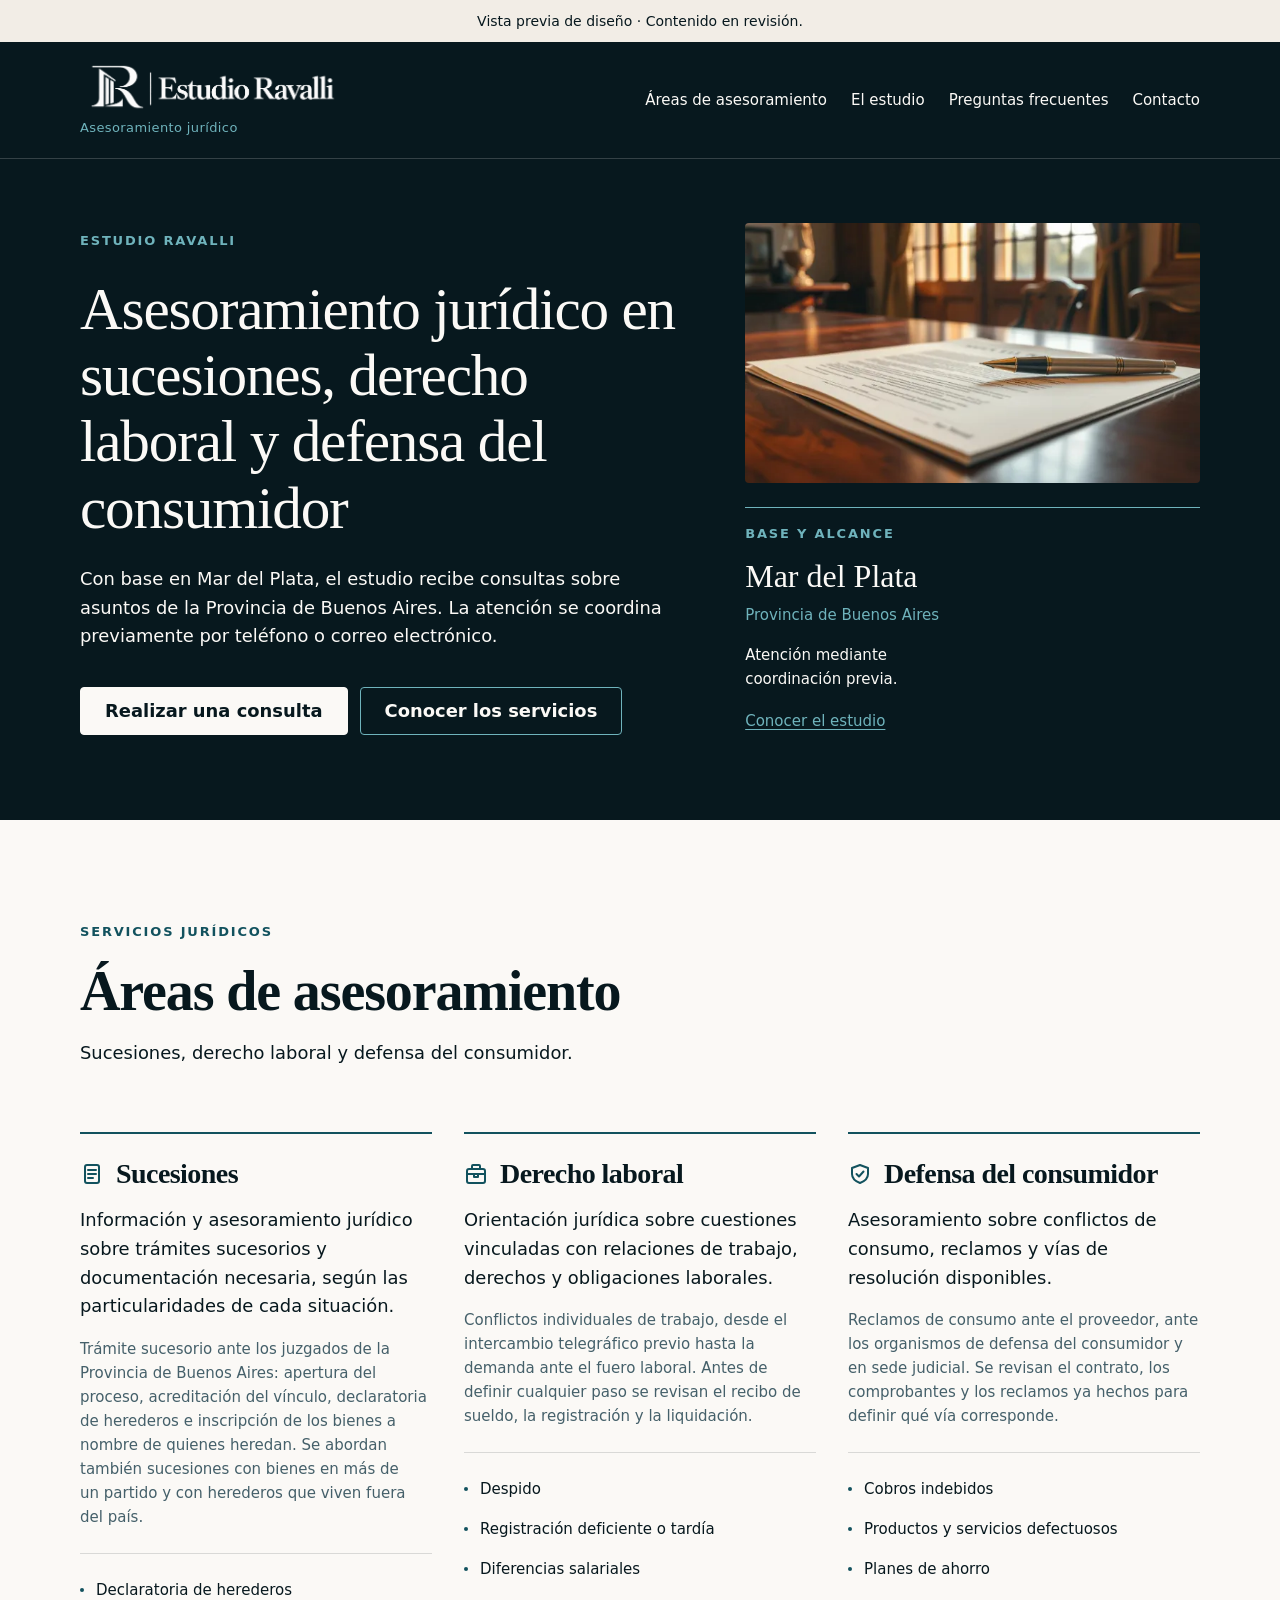
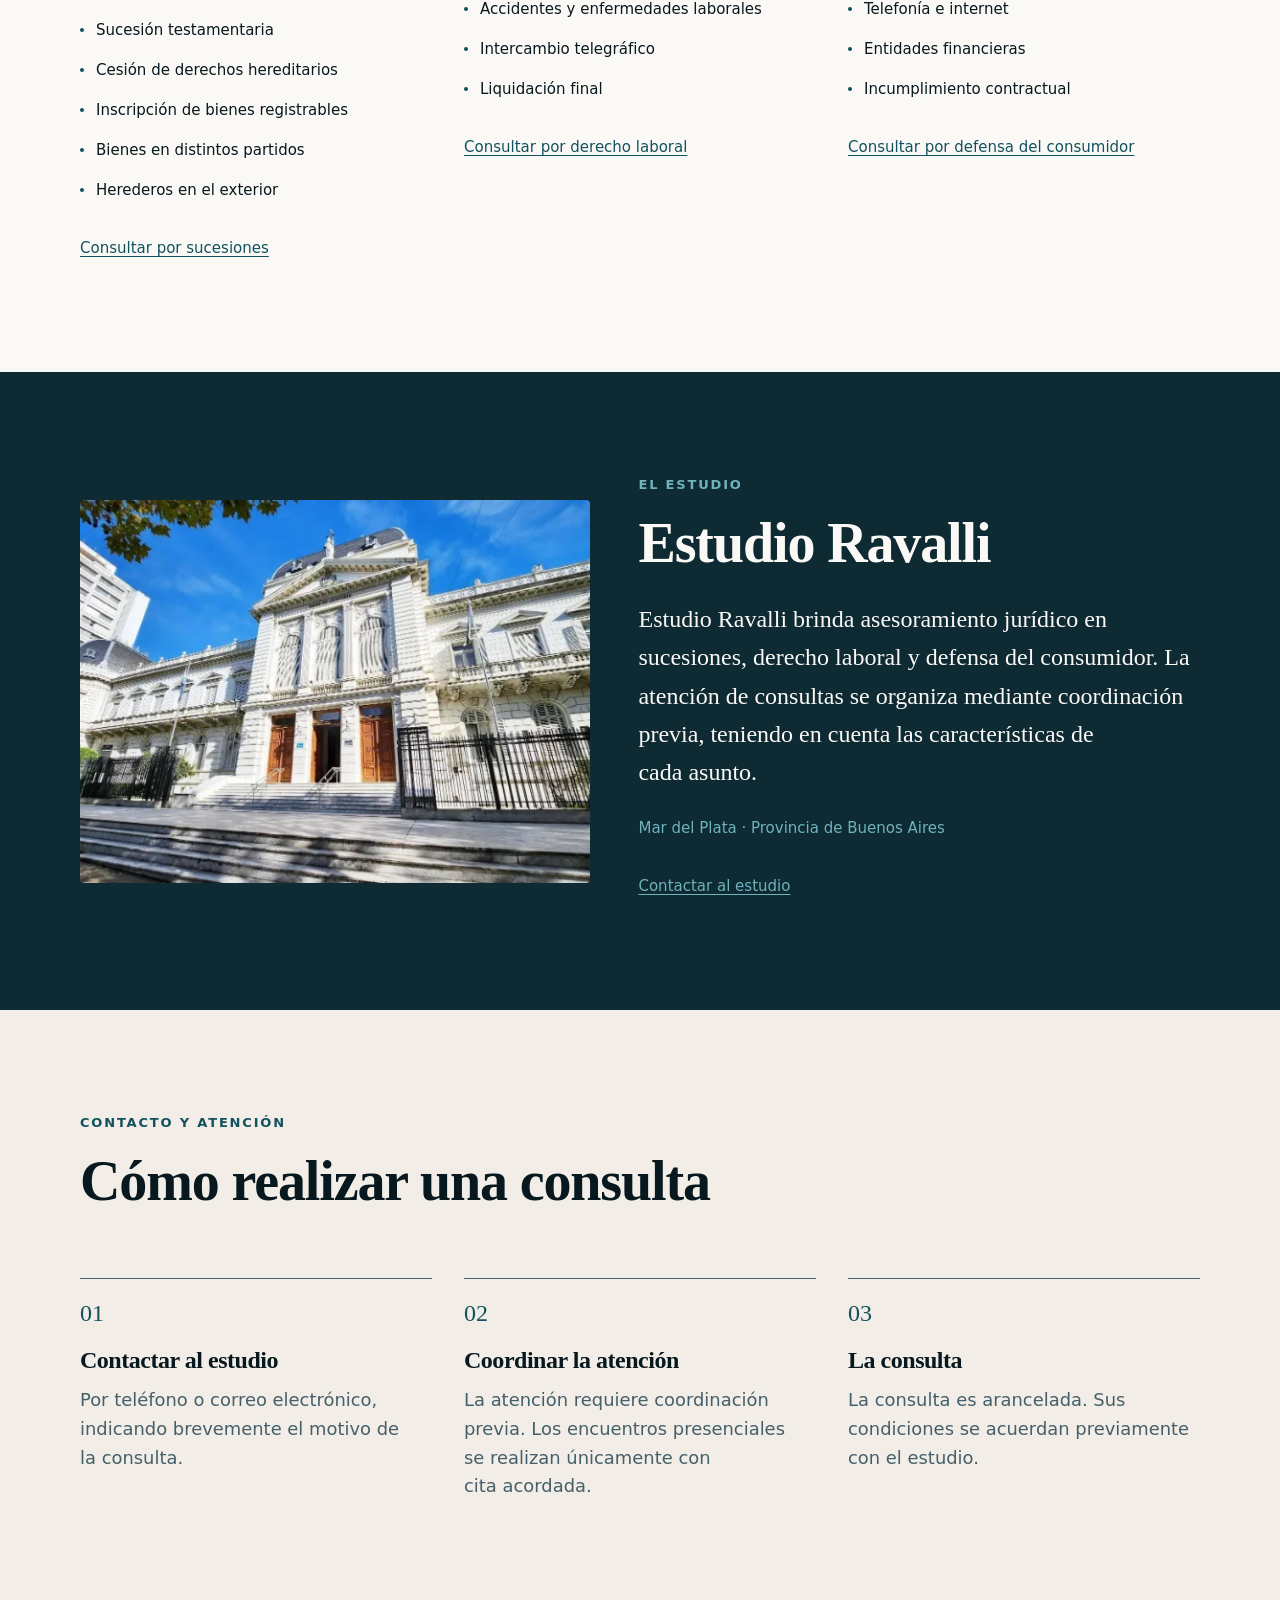
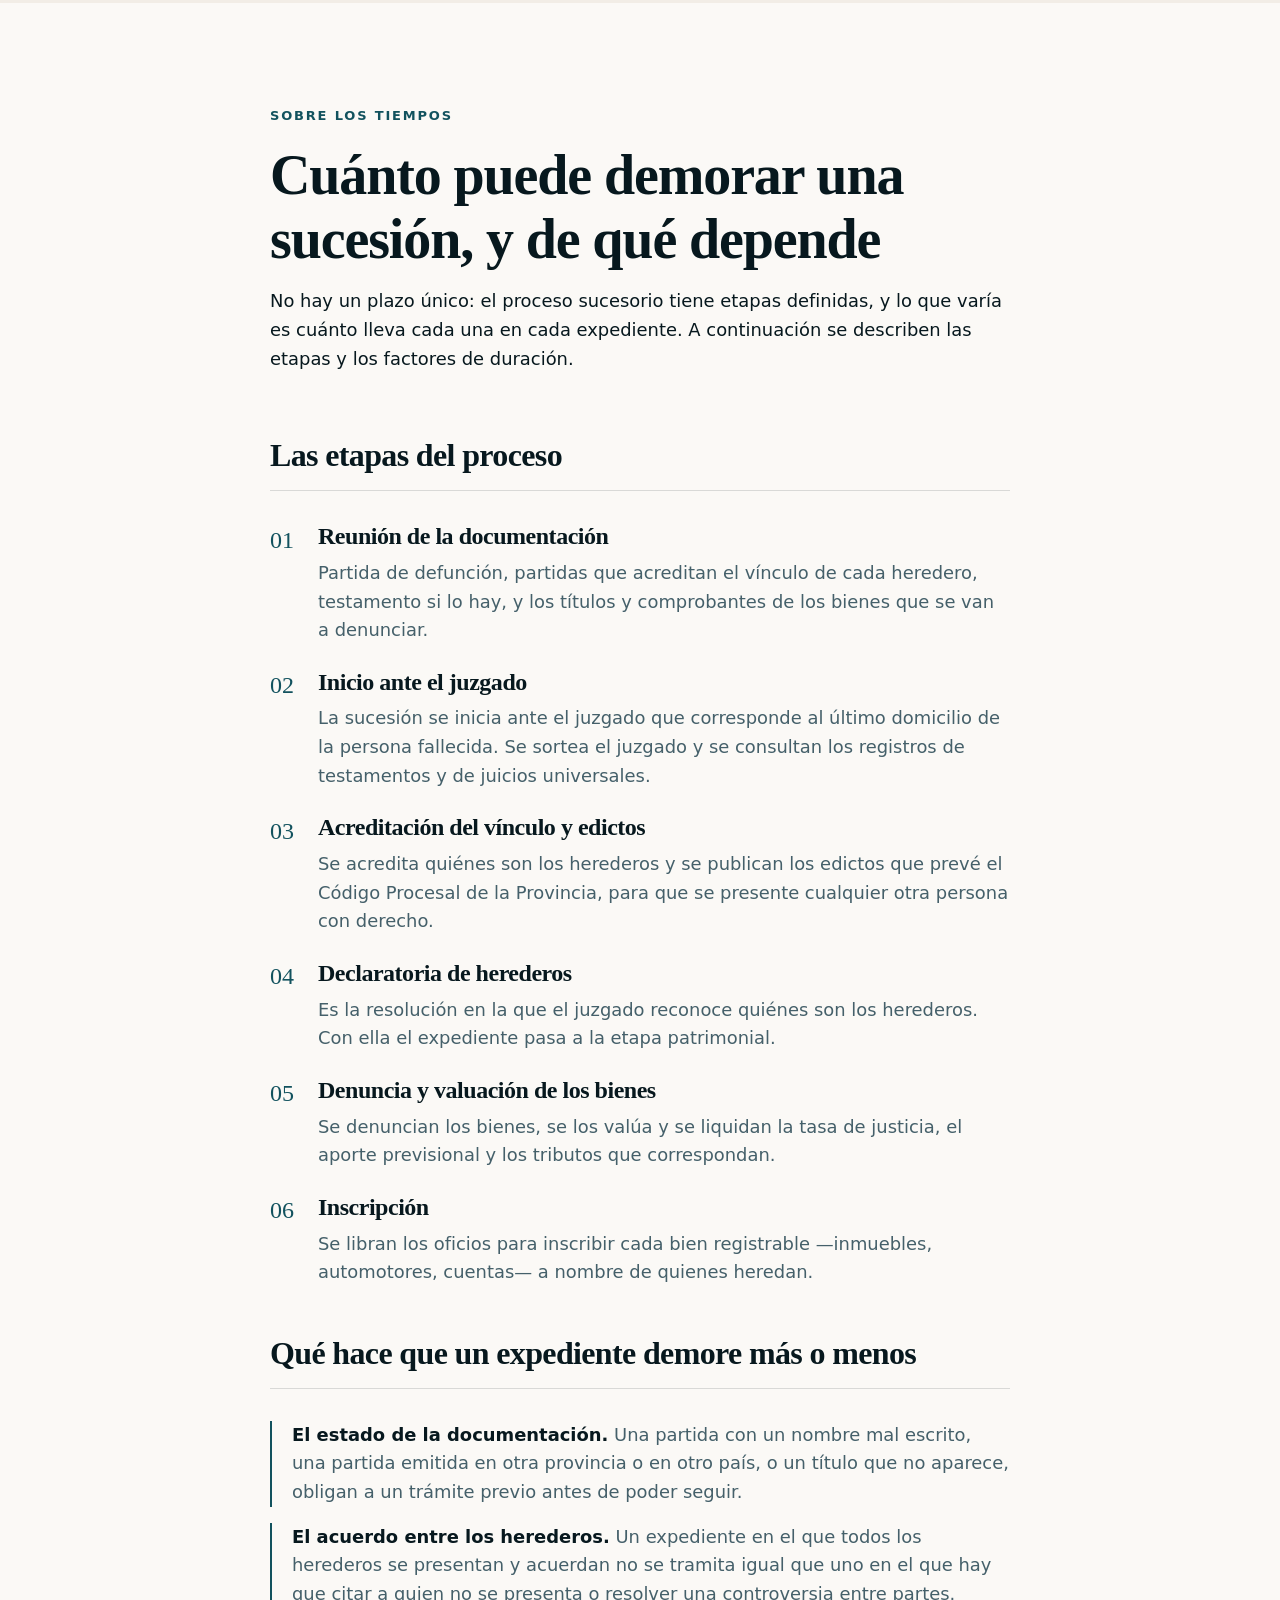
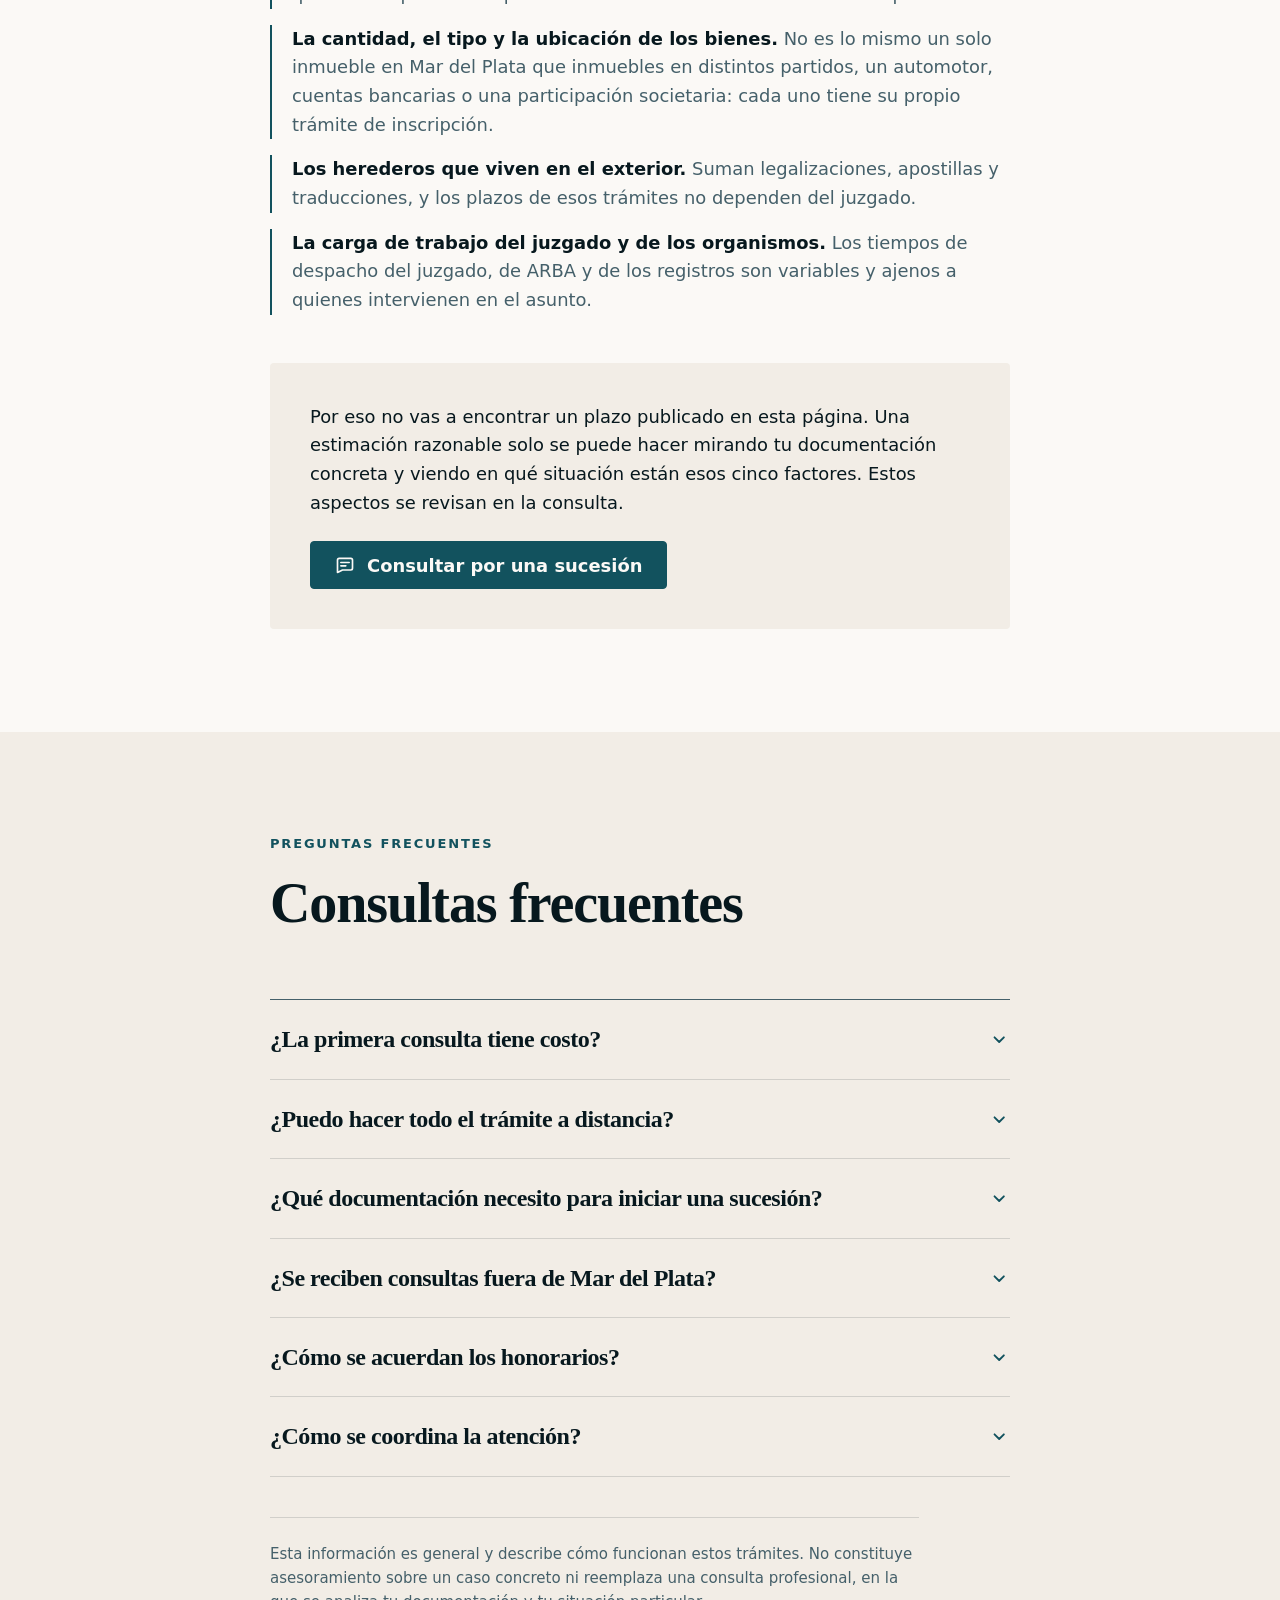
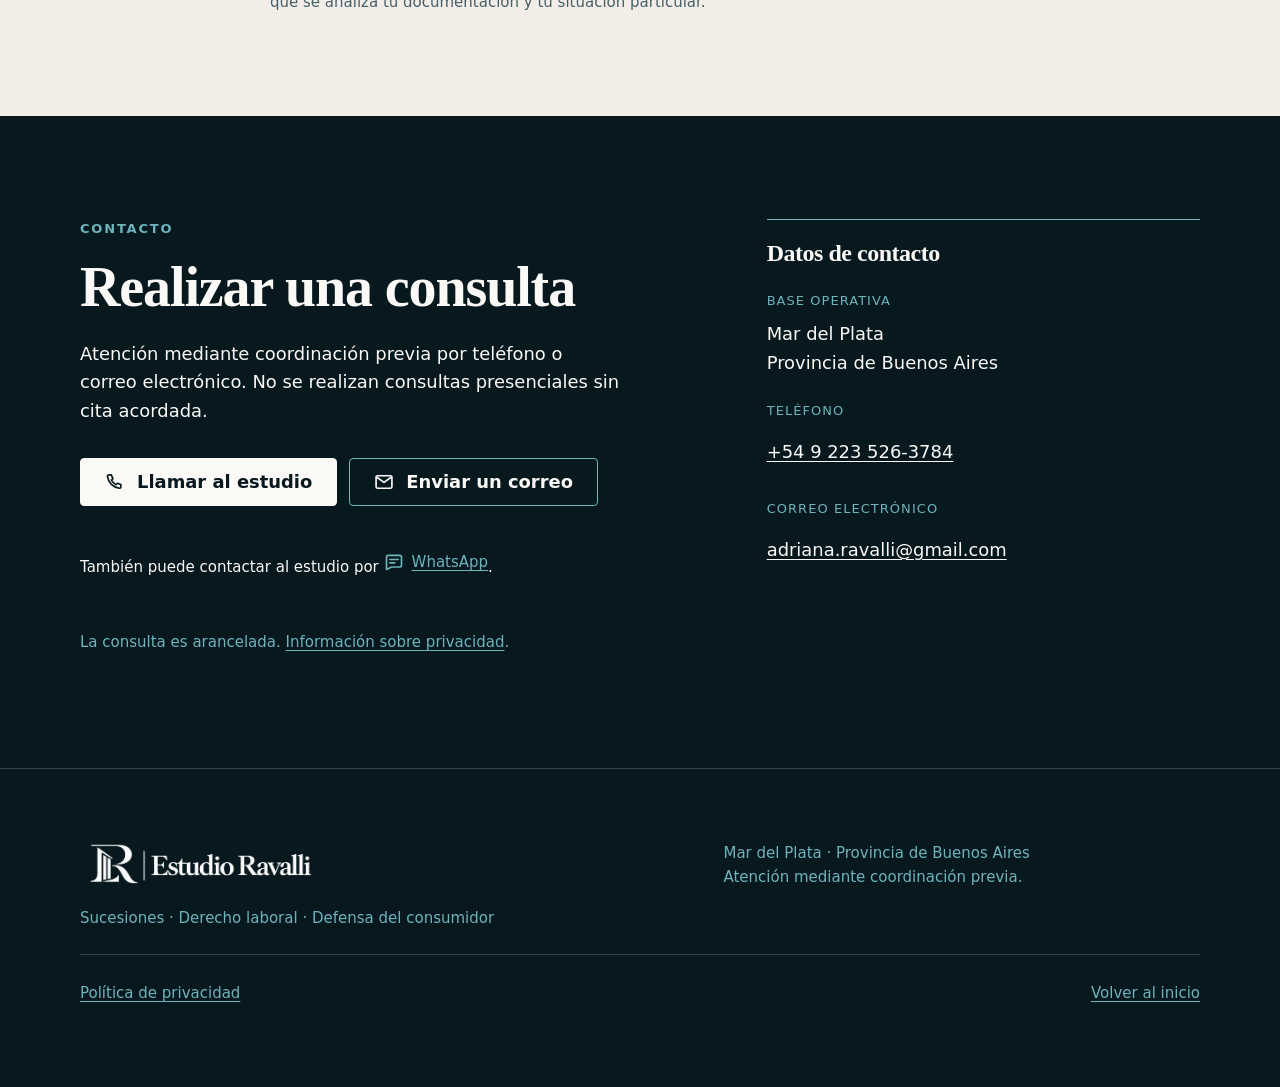
==== index.html @ a1f899f5 "Publicar vista previa visual para GitHub Pages" ====
<!doctype html>
<html lang="es-AR">
<head>
<meta charset="utf-8">
<meta name="viewport" content="width=device-width, initial-scale=1">

<title>Estudio Ravalli | Sucesiones, derecho laboral y defensa del consumidor</title>
<meta name="description" content="Estudio Ravalli: asesoramiento jurídico en sucesiones, derecho laboral y defensa del consumidor. Base en Mar del Plata. Consultas sobre asuntos de la Provincia de Buenos Aires, con coordinación previa.">

<meta name="robots" content="noindex, nofollow, noarchive">
<meta name="author" content="Estudio Ravalli">
<meta name="theme-color" content="#07181E">

<meta property="og:type" content="website">
<meta property="og:locale" content="es_AR">
<meta property="og:site_name" content="Estudio Ravalli">
<meta property="og:title" content="Estudio Ravalli | Sucesiones, derecho laboral y defensa del consumidor">
<meta property="og:description" content="Asesoramiento jurídico con base en Mar del Plata. Consultas sobre asuntos de la Provincia de Buenos Aires, mediante coordinación previa.">
<meta name="twitter:card" content="summary">
<meta name="twitter:title" content="Estudio Ravalli | Sucesiones, derecho laboral y defensa del consumidor">
<meta name="twitter:description" content="Consultas sobre asuntos de la Provincia de Buenos Aires. Base en Mar del Plata y atención mediante coordinación previa.">
<link rel="icon" href="assets/img/favicon-negro.png" type="image/png" sizes="1254x1254">
<link rel="icon" href="assets/img/favicon-blanco.png" type="image/png" sizes="1254x1254" media="(prefers-color-scheme: dark)">
<link rel="icon" href="assets/img/favicon-negro.png" type="image/png" sizes="1254x1254" media="(prefers-color-scheme: light)">
<link rel="apple-touch-icon" href="assets/img/favicon-negro.png">

<link rel="stylesheet" href="assets/css/tokens.css">
<link rel="stylesheet" href="assets/css/base.css">
<link rel="stylesheet" href="assets/css/layout.css">
<link rel="stylesheet" href="assets/css/sections.css">

</head>

<body>
<p class="preview-notice">Vista previa de diseño · Contenido en revisión.</p>

<a class="skip-link" href="#contenido">Saltar al contenido</a>

<svg class="sprite" aria-hidden="true" focusable="false" xmlns="http://www.w3.org/2000/svg">
  <symbol id="i-phone" viewBox="0 0 24 24"><path d="M7.5 3.5h-3a1.5 1.5 0 0 0-1.5 1.7c.9 7.7 6.6 13.4 14.3 14.3a1.5 1.5 0 0 0 1.7-1.5v-3l-4-1.5-1.8 1.8a13 13 0 0 1-5.5-5.5L9.5 8Z"/></symbol>
  <symbol id="i-mail" viewBox="0 0 24 24"><rect x="2.5" y="4.5" width="19" height="15" rx="2"/><path d="m3 6 9 6.5L21 6"/></symbol>
  <symbol id="i-message" viewBox="0 0 24 24"><path d="M5 4h14a2 2 0 0 1 2 2v10a2 2 0 0 1-2 2H9l-6 3V6a2 2 0 0 1 2-2Z"/><path d="M7 9h10M7 13h6"/></symbol>
  <symbol id="i-document" viewBox="0 0 24 24"><rect x="5" y="3" width="14" height="18" rx="2"/><path d="M8 8h8M8 12h8M8 16h5"/></symbol>
  <symbol id="i-briefcase" viewBox="0 0 24 24"><rect x="3" y="7" width="18" height="14" rx="2"/><path d="M8 7V4a1 1 0 0 1 1-1h6a1 1 0 0 1 1 1v3M3 12h18M10 12v3h4v-3"/></symbol>
  <symbol id="i-shield" viewBox="0 0 24 24"><path d="m12 3 8 3v6c0 4.5-4 7.5-8 9-4-1.5-8-4.5-8-9V6Z"/><path d="m8.5 12 2.5 2.5 4.5-5"/></symbol>
  <symbol id="i-chevron" viewBox="0 0 24 24"><path d="m7 10 5 5 5-5"/></symbol>
</svg>

<header class="site-header band--ink-900">
  <div class="container site-header__inner">

    <a class="site-brand" href="#hero" aria-label="Estudio Ravalli, inicio"><picture><source media="print" srcset="assets/img/logo-estudio-ravalli-negro.png"><img class="brand-logo" src="assets/img/logo-estudio-ravalli-blanco.png" width="2172" height="724" alt="Estudio Ravalli" decoding="async"></picture><span>Asesoramiento jurídico</span></a>
    <nav class="site-nav" aria-label="Navegación principal">
      <a href="#materias">Áreas de asesoramiento</a>
      <a href="#quien">El estudio</a>
      <a href="#faq">Preguntas frecuentes</a>
      <a class="site-nav__contact" href="#contacto">Contacto</a>
    </nav>

  </div>
</header>

<main id="contenido" tabindex="-1">

<section class="band band--ink-900 hero" id="hero" aria-labelledby="hero-titulo">
  <div class="container hero__grid">
    <div class="hero__text stack-6">

      <p class="eyebrow hero__eyebrow">ESTUDIO RAVALLI</p>
      <h1 class="hero__title" id="hero-titulo">Asesoramiento jurídico en sucesiones, derecho laboral y defensa del consumidor</h1>
      <p class="hero__lede">Con base en Mar del Plata, el estudio recibe consultas sobre asuntos de la Provincia de Buenos Aires. La atención se coordina previamente por teléfono o correo electrónico.</p>
      <div class="cluster hero__cta">
        <a class="btn btn--primary" href="#contacto">Realizar una consulta</a>
        <a class="btn btn--ghost" href="#materias">Conocer los servicios</a>
      </div>

    </div>
    <div class="hero__visual">

      <picture class="hero__picture">
        <source type="image/webp" srcset="assets/img/hero-640.webp 640w, assets/img/hero-960.webp 960w, assets/img/hero-1344.webp 1344w" sizes="(min-width: 1184px) 456px, (min-width: 768px) calc((100vw - 104px) / 2.35), calc(100vw - 48px)">
        <img class="hero__image" src="assets/img/hero.jpg" width="1344" height="768" alt="Documentos y una lapicera sobre una mesa de madera." fetchpriority="high" decoding="async">
      </picture>
    <aside class="hero__scope" aria-label="Base y alcance de las consultas">

      <p class="eyebrow">Base y alcance</p>
      <p class="hero__city">Mar del Plata</p>
      <p class="hero__region">Provincia de Buenos Aires</p>
      <p class="hero__appointment">Atención mediante<br>coordinación previa.</p>
      <a class="text-link" href="#quien">Conocer el estudio</a>

    </aside>
    </div>
  </div>
</section>

<section class="band band--paper materias" id="materias" aria-labelledby="materias-titulo">
  <div class="container">

    <header class="section-head">

      <p class="eyebrow">Servicios jurídicos</p>
      <h2 id="materias-titulo">Áreas de asesoramiento</h2>
      <p class="measure">
        Sucesiones, derecho laboral y defensa del consumidor.
      </p>

    </header>

    <div class="materias__grid">

    <article class="materia" id="sucesiones">
      <h3 class="materia__titulo"><svg class="icon materia__icon" aria-hidden="true" focusable="false"><use href="#i-document"></use></svg>Sucesiones</h3>
      <p class="materia__intro">Información y asesoramiento jurídico sobre trámites sucesorios y documentación necesaria, según las particularidades de cada situación.</p>

      <p class="materia__texto measure">
        Trámite sucesorio ante los juzgados de la Provincia de Buenos Aires:
        apertura del proceso, acreditación del vínculo, declaratoria de herederos
        e inscripción de los bienes a nombre de quienes heredan. Se abordan también
        sucesiones con bienes en más de un partido y con herederos que viven
        fuera del país.
      </p>
      <ul class="materia__lista cols-2">
        <li class="materia__item">Declaratoria de herederos</li>
        <li class="materia__item">Sucesión testamentaria</li>
        <li class="materia__item">Cesión de derechos hereditarios</li>
        <li class="materia__item">Inscripción de bienes registrables</li>
        <li class="materia__item">Bienes en distintos partidos</li>
        <li class="materia__item">Herederos en el exterior</li>
      </ul>
          <a class="text-link materia__link" href="#contacto">Consultar por sucesiones</a>
    </article>

    <article class="materia" id="laboral">
      <h3 class="materia__titulo"><svg class="icon materia__icon" aria-hidden="true" focusable="false"><use href="#i-briefcase"></use></svg>Derecho laboral</h3>
      <p class="materia__intro">Orientación jurídica sobre cuestiones vinculadas con relaciones de trabajo, derechos y obligaciones laborales.</p>

      <p class="materia__texto measure">
        Conflictos individuales de trabajo, desde el intercambio telegráfico
        previo hasta la demanda ante el fuero laboral. Antes de definir cualquier
        paso se revisan el recibo de sueldo, la registración y la liquidación.
      </p>
      <ul class="materia__lista cols-2">
        <li class="materia__item">Despido</li>
        <li class="materia__item">Registración deficiente o tardía</li>
        <li class="materia__item">Diferencias salariales</li>
        <li class="materia__item">Accidentes y enfermedades laborales</li>
        <li class="materia__item">Intercambio telegráfico</li>
        <li class="materia__item">Liquidación final</li>
      </ul>
          <a class="text-link materia__link" href="#contacto">Consultar por derecho laboral</a>
    </article>

    <article class="materia" id="consumidor">
      <h3 class="materia__titulo"><svg class="icon materia__icon" aria-hidden="true" focusable="false"><use href="#i-shield"></use></svg>Defensa del consumidor</h3>
      <p class="materia__intro">Asesoramiento sobre conflictos de consumo, reclamos y vías de resolución disponibles.</p>

      <p class="materia__texto measure">
        Reclamos de consumo ante el proveedor, ante los organismos de defensa
        del consumidor y en sede judicial. Se revisan el contrato, los
        comprobantes y los reclamos ya hechos para definir qué vía corresponde.
      </p>
      <ul class="materia__lista cols-2">
        <li class="materia__item">Cobros indebidos</li>
        <li class="materia__item">Productos y servicios defectuosos</li>
        <li class="materia__item">Planes de ahorro</li>
        <li class="materia__item">Telefonía e internet</li>
        <li class="materia__item">Entidades financieras</li>
        <li class="materia__item">Incumplimiento contractual</li>
      </ul>
          <a class="text-link materia__link" href="#contacto">Consultar por defensa del consumidor</a>
    </article>

    </div>

  </div>
</section>

<section class="band band--ink-800 quien" id="quien" aria-labelledby="quien-titulo">
  <div class="container quien__grid">

    <div class="quien__texto stack-6">
      <header class="section-head">
        <p class="eyebrow">El estudio</p>
        <h2 id="quien-titulo">Estudio Ravalli</h2>
      </header>
      <p class="quien__lede">Estudio Ravalli brinda asesoramiento jurídico en sucesiones, derecho laboral y defensa del consumidor. La atención de consultas se organiza mediante coordinación previa, teniendo en cuenta las características de cada asunto.</p>
      <p class="quien__location">Mar del Plata · Provincia de Buenos Aires</p>
      <a class="text-link" href="#contacto">Contactar al estudio</a>
    </div>

    <picture class="quien__media">
      <source type="image/webp" srcset="assets/img/institucional-640.webp 640w, assets/img/institucional-960.webp 960w, assets/img/institucional-1280.webp 1280w" sizes="(min-width: 1184px) 512px, (min-width: 768px) calc((100vw - 112px) / 2.1), calc(100vw - 48px)">
      <img class="quien__image" src="assets/img/institucional.jpg" width="1500" height="937" alt="Fachada de arquitectura clásica con ventanas altas y una reja exterior." loading="lazy" decoding="async">
    </picture>
  </div>
</section>

<section class="band band--sand proceso" id="proceso" aria-labelledby="proceso-titulo">
  <div class="container">
    <header class="section-head">

      <p class="eyebrow">Contacto y atención</p>
      <h2 id="proceso-titulo">Cómo realizar una consulta</h2>

    </header>

    <ol class="proceso__pasos" role="list">
      <li class="paso">
        <span class="paso__numero" aria-hidden="true">01</span>
        <h3 class="paso__titulo">Contactar al estudio</h3>
        <p class="paso__texto">Por teléfono o correo electrónico, indicando brevemente el motivo de la consulta.</p>
      </li>
      <li class="paso">
        <span class="paso__numero" aria-hidden="true">02</span>
        <h3 class="paso__titulo">Coordinar la atención</h3>
        <p class="paso__texto">La atención requiere coordinación previa. Los encuentros presenciales se realizan únicamente con cita acordada.</p>
      </li>
      <li class="paso">
        <span class="paso__numero" aria-hidden="true">03</span>
        <h3 class="paso__titulo">La consulta</h3>
        <p class="paso__texto">La consulta es arancelada. Sus condiciones se acuerdan previamente con el estudio.</p>
      </li>
    </ol>

  </div>
</section>

<section class="band band--paper tiempos" id="tiempos" aria-labelledby="tiempos-titulo">
  <div class="container-narrow">

    <header class="section-head">

      <p class="eyebrow">Sobre los tiempos</p>
      <h2 id="tiempos-titulo">Cuánto puede demorar una sucesión, y de qué depende</h2>
      <p class="measure">
        No hay un plazo único: el proceso sucesorio tiene etapas definidas,
        y lo que varía es cuánto lleva cada una en cada expediente. A continuación se describen las etapas y los factores de duración.
      </p>

    </header>

    <h3 class="tiempos__subtitulo">Las etapas del proceso</h3>
    <ol class="tiempos__etapas stack-6" role="list">

      <li class="etapa">
        <h4 class="etapa__titulo">Reunión de la documentación</h4>
        <p class="etapa__texto">
          Partida de defunción, partidas que acreditan el vínculo de cada
          heredero, testamento si lo hay, y los títulos y comprobantes de los
          bienes que se van a denunciar.
        </p>
      </li>

      <li class="etapa">
        <h4 class="etapa__titulo">Inicio ante el juzgado</h4>
        <p class="etapa__texto">
          La sucesión se inicia ante el juzgado que corresponde al último
          domicilio de la persona fallecida. Se sortea el juzgado y se
          consultan los registros de testamentos y de juicios universales.
        </p>
      </li>

      <li class="etapa">
        <h4 class="etapa__titulo">Acreditación del vínculo y edictos</h4>
        <p class="etapa__texto">
          Se acredita quiénes son los herederos y se publican los edictos que
          prevé el Código Procesal de la Provincia, para que se presente
          cualquier otra persona con derecho.
        </p>
      </li>

      <li class="etapa">
        <h4 class="etapa__titulo">Declaratoria de herederos</h4>
        <p class="etapa__texto">
          Es la resolución en la que el juzgado reconoce quiénes son los
          herederos. Con ella el expediente pasa a la etapa patrimonial.
        </p>
      </li>

      <li class="etapa">
        <h4 class="etapa__titulo">Denuncia y valuación de los bienes</h4>
        <p class="etapa__texto">
          Se denuncian los bienes, se los valúa y se liquidan la tasa de
          justicia, el aporte previsional y los tributos que correspondan.
        </p>
      </li>

      <li class="etapa">
        <h4 class="etapa__titulo">Inscripción</h4>
        <p class="etapa__texto">
          Se libran los oficios para inscribir cada bien registrable —inmuebles,
          automotores, cuentas— a nombre de quienes heredan.
        </p>
      </li>

    </ol>

    <h3 class="tiempos__subtitulo">Qué hace que un expediente demore más o menos</h3>
    <ul class="tiempos__factores stack-4">

      <li class="factor">
        <strong>El estado de la documentación.</strong>
        Una partida con un nombre mal escrito, una partida emitida en otra
        provincia o en otro país, o un título que no aparece, obligan a un
        trámite previo antes de poder seguir.
      </li>

      <li class="factor">
        <strong>El acuerdo entre los herederos.</strong>
        Un expediente en el que todos los herederos se presentan y acuerdan no
        se tramita igual que uno en el que hay que citar a quien no se presenta
        o resolver una controversia entre partes.
      </li>

      <li class="factor">
        <strong>La cantidad, el tipo y la ubicación de los bienes.</strong>
        No es lo mismo un solo inmueble en Mar del Plata que inmuebles en
        distintos partidos, un automotor, cuentas bancarias o una participación
        societaria: cada uno tiene su propio trámite de inscripción.
      </li>

      <li class="factor">
        <strong>Los herederos que viven en el exterior.</strong>
        Suman legalizaciones, apostillas y traducciones, y los plazos de esos
        trámites no dependen del juzgado.
      </li>

      <li class="factor">
        <strong>La carga de trabajo del juzgado y de los organismos.</strong>
        Los tiempos de despacho del juzgado, de ARBA y de los registros son
        variables y ajenos a quienes intervienen en el asunto.
      </li>

    </ul>

    <div class="tiempos__cierre">
      <p class="measure">
        Por eso no vas a encontrar un plazo publicado en esta página. Una
        estimación razonable solo se puede hacer mirando tu documentación
        concreta y viendo en qué situación están esos cinco factores. Estos aspectos se revisan en la consulta.
      </p>
      <p class="cluster">
        <a class="btn btn--primary"
           href="https://wa.me/5492235263784?text=Hola%20Estudio%20Ravalli%2C%20quisiera%20consultar%20por%20una%20sucesi%C3%B3n."
           rel="noopener"
           target="_blank">
          <svg class="icon" aria-hidden="true" focusable="false"><use href="#i-message"></use></svg>
          Consultar por una sucesión
        </a>
      </p>
    </div>

  </div>
</section>

<section class="band band--sand faq" id="faq" aria-labelledby="faq-titulo">
  <div class="container-narrow">

    <header class="section-head">

      <p class="eyebrow">Preguntas frecuentes</p>
      <h2 id="faq-titulo">Consultas frecuentes</h2>

    </header>

    <div class="faq__lista">

      <details class="faq__item">
        <summary>¿La primera consulta tiene costo?
          <svg class="icon faq__chevron" aria-hidden="true" focusable="false"><use href="#i-chevron"></use></svg>
        </summary>
        <p>
          Sí, la consulta es arancelada. En ese encuentro se revisa la
          documentación disponible y se explica qué procedimiento corresponde a
          tu situación y qué alternativas hay. Si después se decide avanzar, los
          honorarios del trámite se acuerdan por escrito y por separado.
        </p>
      </details>

      <details class="faq__item">
        <summary>¿Puedo hacer todo el trámite a distancia?
          <svg class="icon faq__chevron" aria-hidden="true" focusable="false"><use href="#i-chevron"></use></svg>
        </summary>
        <p>
          En buena medida sí. La modalidad de la consulta se coordina previamente con el estudio. El
          expediente judicial en la Provincia de Buenos Aires tramita en forma
          electrónica, así que las presentaciones no requieren tu presencia.
          Lo que sí vas a tener que hacer presencialmente es firmar el poder
          ante escribanía o ante el Colegio, y en algunos casos acercar
          documentación original.
        </p>
      </details>

      <details class="faq__item">
        <summary>¿Qué documentación necesito para iniciar una sucesión?
          <svg class="icon faq__chevron" aria-hidden="true" focusable="false"><use href="#i-chevron"></use></svg>
        </summary>
        <p>
          Como base: partida de defunción de la persona fallecida, las partidas
          que acreditan el vínculo de cada heredero —nacimiento, matrimonio—,
          el documento de identidad de los herederos, el testamento si lo hubo,
          y los títulos o comprobantes de los bienes que se van a denunciar
          (escritura del inmueble, cédula del automotor, datos de las cuentas).
          Según el caso puede pedirse documentación adicional; eso se revisa
          en la consulta.
        </p>
      </details>

      <details class="faq__item">
        <summary>¿Se reciben consultas fuera de Mar del Plata?
          <svg class="icon faq__chevron" aria-hidden="true" focusable="false"><use href="#i-chevron"></use></svg>
        </summary>
        <p>
          El estudio recibe consultas sobre asuntos de la Provincia de Buenos Aires, con base en Mar del Plata y atención mediante coordinación previa.
          En sucesiones el juzgado competente es el del último domicilio de la
          persona fallecida, así que el lugar donde vivís vos no determina dónde
          tramita el expediente. Si el caso corresponde a otra jurisdicción,
          se informa en el primer contacto.
        </p>
      </details>

      <details class="faq__item">
        <summary>¿Cómo se acuerdan los honorarios?
          <svg class="icon faq__chevron" aria-hidden="true" focusable="false"><use href="#i-chevron"></use></svg>
        </summary>
        <p>
          Por escrito y antes de empezar. En la Provincia de Buenos Aires los
          honorarios de abogados se rigen por la Ley 14.967, que es de orden
          público y fija los mínimos según el tipo de proceso y la etapa. En la
          consulta se explica cómo se calculan en cada caso y, si se avanza,
          se firma el convenio —incluida la forma de pago— antes de iniciar el
          trámite.
        </p>
      </details>

      <details class="faq__item">
        <summary>¿Cómo se coordina la atención?
          <svg class="icon faq__chevron" aria-hidden="true" focusable="false"><use href="#i-chevron"></use></svg>
        </summary>
        <p>Atención mediante coordinación previa por teléfono o correo electrónico. No se realizan consultas presenciales sin cita acordada.</p>
      </details>

    </div>

    <p class="faq__nota">
      Esta información es general y describe cómo funcionan estos trámites.
      No constituye asesoramiento sobre un caso concreto ni reemplaza una
      consulta profesional, en la que se analiza tu documentación y tu
      situación particular.
    </p>

  </div>
</section>

<section class="band band--ink-900 contacto" id="contacto" aria-labelledby="contacto-titulo">
  <div class="container contacto__grid">
    <div class="contacto__principal stack-8">
      <header class="section-head">

        <p class="eyebrow">Contacto</p>
        <h2 id="contacto-titulo">Realizar una consulta</h2>
        <p class="contacto__intro">Atención mediante coordinación previa por teléfono o correo electrónico. No se realizan consultas presenciales sin cita acordada.</p>

      </header>

      <div class="contacto__vias">
        <a class="btn btn--primary" href="tel:+5492235263784"><svg class="icon" aria-hidden="true" focusable="false"><use href="#i-phone"></use></svg>Llamar al estudio</a>
        <a class="btn btn--ghost" href="mailto:adriana.ravalli@gmail.com?subject=Consulta%20a%20Estudio%20Ravalli"><svg class="icon" aria-hidden="true" focusable="false"><use href="#i-mail"></use></svg>Enviar un correo</a>
      </div>
      <p class="contacto__whatsapp">También puede contactar al estudio por <a href="https://wa.me/5492235263784?text=Hola%2C%20quisiera%20realizar%20una%20consulta%20a%20Estudio%20Ravalli." rel="noopener noreferrer" target="_blank"><svg class="icon" aria-hidden="true" focusable="false"><use href="#i-message"></use></svg>WhatsApp</a>.</p>
      <p class="contacto__nota">La consulta es arancelada. <a href="privacidad.html">Información sobre privacidad</a>.</p>

    </div>
    <aside class="contacto__datos" aria-labelledby="estudio-titulo">

      <h3 class="contacto__datos-titulo" id="estudio-titulo">Datos de contacto</h3>
      <dl class="dato-lista stack-6">
        <div class="dato"><dt class="dato__rotulo">Base operativa</dt><dd class="dato__valor">Mar del Plata<br>Provincia de Buenos Aires</dd></div>
        <div class="dato"><dt class="dato__rotulo">Teléfono</dt><dd class="dato__valor"><a href="tel:+5492235263784">+54 9 223 526-3784</a></dd></div>
        <div class="dato"><dt class="dato__rotulo">Correo electrónico</dt><dd class="dato__valor"><a href="mailto:adriana.ravalli@gmail.com">adriana.ravalli@gmail.com</a></dd></div>
      </dl>

    </aside>
  </div>
</section>

</main>

<footer class="band band--ink-900 band--tight pie">
  <div class="container">

    <div class="pie__grid">
      <div class="stack-2"><a class="site-brand site-brand--footer" href="#hero" aria-label="Estudio Ravalli, volver al inicio"><picture><source media="print" srcset="assets/img/logo-estudio-ravalli-negro.png"><img class="brand-logo" src="assets/img/logo-estudio-ravalli-blanco.png" width="2172" height="724" alt="Estudio Ravalli" decoding="async"></picture></a><p class="pie__descripcion">Sucesiones · Derecho laboral · Defensa del consumidor</p></div>
      <p class="pie__address">Mar del Plata · Provincia de Buenos Aires<br>Atención mediante coordinación previa.</p>
    </div>
    <div class="pie__legal cluster"><p><a href="privacidad.html">Política de privacidad</a></p><a href="#hero">Volver al inicio</a></div>

  </div>
</footer>

<nav class="mobile-bar band--ink-900" aria-label="Contacto rápido">

  <a class="mobile-bar__accion mobile-bar__accion--wa"
     href="https://wa.me/5492235263784?text=Hola%20Estudio%20Ravalli%2C%20quisiera%20hacer%20una%20consulta."
     rel="noopener"
     target="_blank">
    <svg class="icon" aria-hidden="true" focusable="false"><use href="#i-message"></use></svg>
    WhatsApp
  </a>
  <a class="mobile-bar__accion mobile-bar__accion--tel"
     href="tel:+5492235263784">
    <svg class="icon" aria-hidden="true" focusable="false"><use href="#i-phone"></use></svg>
    Llamar
  </a>

</nav>

</body>
</html>
---- assets/css/tokens.css ----
:root {

  --ink-900: #07181E;
  --ink-800: #0E2A33;
  --ink-600: #45606A;
  --brand-700: #12525E;
  --brand-500: #1A7F8E;
  --brand-300: #6FB3BC;
  --paper: #FBF9F6;
  --sand-100: #F2EDE6;
  --accent: #C08A3E;


  --bg: var(--paper);
  --fg: var(--ink-900);
  --fg-muted: var(--ink-600);
  --fg-accent: var(--brand-700);
  --rule: rgba(7, 24, 30, .14);


  --font-display: ui-serif, "Iowan Old Style", "Palatino Linotype", Georgia, serif;
  --font-body: system-ui, -apple-system, "Segoe UI", Roboto, sans-serif;


  --fs-xs: 0.8125rem;
  --fs-sm: 0.9375rem;
  --fs-base: clamp(1rem, 0.96rem + 0.2vw, 1.125rem);
  --fs-md: clamp(1.25rem, 1.15rem + 0.5vw, 1.5rem);
  --fs-lg: clamp(1.5rem, 1.3rem + 1vw, 2rem);
  --fs-xl: clamp(1.875rem, 1.5rem + 1.9vw, 2.6875rem);
  --fs-2xl: clamp(2.25rem, 1.7rem + 2.75vw, 3.5rem);
  --fs-display: clamp(2.125rem, 1.1rem + 3.25vw, 3.875rem);

  --lh-tight: 1.12;
  --lh-heading: 1.15;
  --lh-body: 1.6;

  --ls-tight: -0.02em;
  --ls-normal: 0;
  --ls-wide: 0.08em;
  --ls-eyebrow: 0.14em;

  --measure: 68ch;
  --measure-narrow: 54ch;


  --s-1: 4px;
  --s-2: 8px;
  --s-3: 12px;
  --s-4: 16px;
  --s-5: 20px;
  --s-6: 24px;
  --s-8: 32px;
  --s-10: 40px;
  --s-12: 48px;
  --s-16: 64px;
  --s-20: 80px;
  --s-24: 96px;
  --s-32: 128px;

  --section-pad: clamp(64px, 8vw, 104px);


  --container-max: 1120px;
  --gutter: 24px;
  --grid-gap: 24px;


  --cut: min(calc(100vw * 0.0699), 120px);


  --radius: 4px;
  --radius-lg: 8px;
  --radius-pill: 999px;
  --border-w: 1px;
  --stroke-w: 2px;



  --focus-w: 3px;
  --focus-offset: 3px;
  --focus-color: var(--fg-accent);


  --tap: 44px;


  --dur: 200ms;
  --ease: ease-out;
  --reveal-y: 8px;
  --stagger: 60ms;


  --mobilebar-h: 56px;
  --z-skip: 100;
  --z-mobilebar: 90;
}

@media (min-width: 768px) {
  :root {
    --gutter: 32px;
    --grid-gap: 32px;
  }
}
---- assets/css/base.css ----
*,
*::before,
*::after { box-sizing: border-box; }

* { margin: 0; }

html {
  -webkit-text-size-adjust: 100%;
  scroll-behavior: smooth;
  scroll-padding-top: var(--s-16);
}

body {
  background-color: var(--paper);
  color: var(--ink-900);
  font-family: var(--font-body);
  font-size: var(--fs-base);
  line-height: var(--lh-body);
  -webkit-font-smoothing: antialiased;
  text-rendering: optimizeLegibility;
  overflow-wrap: break-word;
}

body:has(.mobile-bar) { padding-bottom: calc(var(--mobilebar-h) + env(safe-area-inset-bottom, 0px)); }
@media (min-width: 768px) { body:has(.mobile-bar) { padding-bottom: 0; } }

img,
picture,
svg,
video {
  display: block;
  max-width: 100%;
}

img { height: auto; }

input,
button,
textarea,
select {
  font: inherit;
  color: inherit;
}



h1, h2, h3, h4 {
  font-family: var(--font-display);
  font-weight: 600;
  line-height: var(--lh-heading);
  letter-spacing: var(--ls-tight);
  text-wrap: balance;
}

h1 {
  font-size: var(--fs-display);
  line-height: var(--lh-tight);
}

h2 { font-size: var(--fs-2xl); }
h3 { font-size: var(--fs-lg); }
h4 { font-size: var(--fs-md); }

p, li, dd, dt, figcaption, label {
  text-wrap: pretty;
}

p { max-width: var(--measure); }

strong { font-weight: 600; }

small { font-size: var(--fs-sm); }

abbr[title] { text-decoration-thickness: 1px; }


ul, ol { padding-left: 0; list-style: none; }



a {
  color: var(--fg-accent);
  text-decoration-thickness: 1px;
  text-underline-offset: 0.18em;
}

a:hover { text-decoration-thickness: 2px; }



:focus-visible {
  outline: var(--focus-w) solid var(--fg-accent);
  outline-offset: var(--focus-offset);
  border-radius: var(--radius);
}



.skip-link {
  position: absolute;
  left: var(--s-4);
  top: var(--s-4);
  z-index: var(--z-skip);
  transform: translateY(calc(-100% - var(--s-8)));
  display: inline-block;
  padding: var(--s-3) var(--s-5);
  min-height: var(--tap);
  background-color: var(--paper);
  color: var(--ink-900);
  font-size: var(--fs-sm);
  font-weight: 600;
  text-decoration: none;
  border-radius: var(--radius);
}

.skip-link:focus-visible { transform: translateY(0); }



button,
.btn {
  display: inline-flex;
  align-items: center;
  justify-content: center;
  gap: var(--s-2);
  min-height: var(--tap);
  padding: var(--s-3) var(--s-6);
  border: var(--border-w) solid transparent;
  border-radius: var(--radius);
  background-color: transparent;
  font-weight: 600;
  line-height: 1.2;
  text-decoration: none;
  cursor: pointer;
}


a[href],
button,
summary,
label[for],
input,
select,
textarea {
  touch-action: manipulation;
}

input,
textarea,
select {
  width: 100%;
  min-height: var(--tap);
  padding: var(--s-3) var(--s-4);
  background-color: var(--paper);
  color: var(--ink-900);
  border: var(--border-w) solid var(--ink-600);
  border-radius: var(--radius);
}

textarea {
  min-height: calc(var(--tap) * 2.5);
  resize: vertical;
}

select {

  appearance: auto;
}

input::placeholder,
textarea::placeholder {
  color: var(--ink-600);
  opacity: 1;
}

input:invalid:not(:placeholder-shown),
textarea:invalid:not(:placeholder-shown) {
  border-color: #A8341F;
}

label {
  display: block;
  font-size: var(--fs-sm);
  font-weight: 600;
  margin-bottom: var(--s-2);
}

fieldset { border: 0; padding: 0; }



details {
  border-bottom: var(--border-w) solid var(--rule);
}

summary {
  display: flex;
  align-items: center;
  justify-content: space-between;
  gap: var(--s-4);
  min-height: var(--tap);
  padding: var(--s-5) 0;
  font-family: var(--font-display);
  font-size: var(--fs-md);
  font-weight: 600;
  letter-spacing: var(--ls-tight);
  cursor: pointer;
  list-style: none;
}

summary::-webkit-details-marker { display: none; }

details > *:not(summary) {
  padding-bottom: var(--s-5);
}



.visually-hidden {
  position: absolute;
  width: 1px;
  height: 1px;
  margin: -1px;
  padding: 0;
  overflow: hidden;
  clip: rect(0 0 0 0);
  clip-path: inset(50%);
  white-space: nowrap;
  border: 0;
}

.measure { max-width: var(--measure); }
.measure-narrow { max-width: var(--measure-narrow); }

.eyebrow {
  font-family: var(--font-body);
  font-size: var(--fs-xs);
  font-weight: 600;
  letter-spacing: var(--ls-eyebrow);
  text-transform: uppercase;
  color: var(--fg-accent);
}

.icon {
  width: 1em;
  height: 1em;
  flex: none;
  fill: none;
  stroke: currentColor;
  stroke-width: 2;
  stroke-linecap: round;
  stroke-linejoin: round;
}


.sprite {
  position: absolute;
  width: 0;
  height: 0;
  overflow: hidden;
}




.reveal { opacity: 1; }

@media (prefers-reduced-motion: reduce) {
  html { scroll-behavior: auto; }

  *,
  *::before,
  *::after {
    animation: none !important;
    transition: none !important;
    scroll-behavior: auto !important;
  }
}



@media print {
  body { padding-bottom: 0; background: #fff; color: #000; }
  .mobile-bar, .skip-link { display: none !important; }
}
---- assets/css/layout.css ----
.container {
  width: 100%;
  max-width: calc(var(--container-max) + var(--gutter) * 2);
  margin-inline: auto;
  padding-inline: var(--gutter);
}

.container-narrow {
  width: 100%;
  max-width: calc(740px + var(--gutter) * 2);
  margin-inline: auto;
  padding-inline: var(--gutter);
}





.band {
  position: relative;
  width: 100%;
  padding-block: var(--section-pad);
  background-color: var(--bg);
  color: var(--fg);
}

.band--ink-900 {
  --bg: var(--ink-900);
  --fg: var(--paper);
  --fg-muted: var(--brand-300);
  --fg-accent: var(--brand-300);
  --rule: rgba(251, 249, 246, .18);
}

.band--ink-800 {
  --bg: var(--ink-800);
  --fg: var(--paper);
  --fg-muted: var(--brand-300);
  --fg-accent: var(--brand-300);
  --rule: rgba(251, 249, 246, .18);
}

.band--paper {
  --bg: var(--paper);
  --fg: var(--ink-900);
  --fg-muted: var(--ink-600);
  --fg-accent: var(--brand-700);
  --rule: rgba(7, 24, 30, .14);
}

.band--sand {
  --bg: var(--sand-100);
  --fg: var(--ink-900);
  --fg-muted: var(--ink-600);
  --fg-accent: var(--brand-700);
  --rule: rgba(7, 24, 30, .14);
}


.band--tight { padding-block: clamp(40px, 6vw, 72px); }




.band--cut-top {
  clip-path: polygon(0 var(--cut), 100% 0, 100% 100%, 0 100%);
  margin-top: calc(var(--cut) * -1);
  padding-top: calc(var(--section-pad) + var(--cut));
}

@media (max-width: 639px) {

  :root { --cut: 28px; }
}



.grid {
  display: grid;
  grid-template-columns: repeat(4, minmax(0, 1fr));
  gap: var(--grid-gap);
}

@media (min-width: 768px) {
  .grid { grid-template-columns: repeat(8, minmax(0, 1fr)); }
}

@media (min-width: 1024px) {
  .grid { grid-template-columns: repeat(12, minmax(0, 1fr)); }
}


.col-4, .col-5, .col-6, .col-7, .col-8, .col-12 { grid-column: span 4; }

@media (min-width: 768px) {
  .col-4  { grid-column: span 4; }
  .col-5  { grid-column: span 4; }
  .col-6  { grid-column: span 4; }
  .col-7  { grid-column: span 8; }
  .col-8  { grid-column: span 8; }
  .col-12 { grid-column: span 8; }
}

@media (min-width: 1024px) {
  .col-4  { grid-column: span 4; }
  .col-5  { grid-column: span 5; }
  .col-6  { grid-column: span 6; }
  .col-7  { grid-column: span 7; }
  .col-8  { grid-column: span 8; }
  .col-12 { grid-column: span 12; }
}



.stack > * + * { margin-top: var(--flow, var(--s-4)); }

.stack-2 > * + * { margin-top: var(--s-2); }
.stack-4 > * + * { margin-top: var(--s-4); }
.stack-6 > * + * { margin-top: var(--s-6); }
.stack-8 > * + * { margin-top: var(--s-8); }
.stack-12 > * + * { margin-top: var(--s-12); }

.cluster {
  display: flex;
  flex-wrap: wrap;
  align-items: center;
  gap: var(--s-4);
}


.cols-2 {
  display: grid;
  grid-template-columns: 1fr;
  gap: var(--s-2) var(--s-8);
}

@media (min-width: 640px) {
  .cols-2 { grid-template-columns: repeat(2, minmax(0, 1fr)); }
}



.section-head {
  max-width: var(--measure);
  margin-bottom: clamp(var(--s-10), 5vw, var(--s-16));
}

.section-head > * + * { margin-top: var(--s-4); }



.mobile-bar {
  position: fixed;
  inset: auto 0 0 0;
  z-index: var(--z-mobilebar);
  display: grid;
  grid-template-columns: 1fr 1fr;
  height: calc(var(--mobilebar-h) + env(safe-area-inset-bottom, 0px));
  padding-bottom: env(safe-area-inset-bottom, 0px);
}


.mobile-bar[hidden] { display: none; }

@media (min-width: 768px) {
  .mobile-bar { display: none; }
}
---- assets/css/sections.css ----
.btn--primary { background: var(--brand-700); color: var(--paper); border-color: var(--brand-700); }
.btn--primary:hover { background: var(--ink-800); border-color: var(--ink-800); }
.band--ink-900 .btn--primary { background: var(--paper); color: var(--ink-900); border-color: var(--paper); }
.band--ink-900 .btn--primary:hover { background: var(--brand-300); border-color: var(--brand-300); }
.btn--ghost { color: var(--fg); border-color: var(--fg-muted); }
.btn--ghost:hover { background: var(--fg); color: var(--bg); }
.btn { min-height: 48px; gap: var(--s-3); text-align: center; }
.btn .icon { width: 20px; height: 20px; }
.text-link { display: inline-flex; align-items: center; gap: var(--s-6); min-height: var(--tap); font-size: var(--fs-sm); }


.site-header { background: var(--bg); color: var(--fg); border-bottom: 1px solid var(--rule); }
.site-header__inner { display: flex; flex-wrap: wrap; align-items: center; justify-content: space-between; gap: var(--s-4) var(--s-8); padding-block: var(--s-5); }
.site-brand { color: var(--paper); display: inline-flex; flex-direction: column; justify-content: center; min-height: var(--tap); font: 600 1.625rem/1.2 var(--font-display); text-decoration: none; letter-spacing: -.02em; }
.site-brand span { color: var(--brand-300); font: 400 .8125rem/1.5 var(--font-body); letter-spacing: .03em; margin-top: var(--s-1); }

.brand-logo { width: 264px; height: 52px; object-fit: cover; }
.site-brand--footer .brand-logo { width: 240px; height: 48px; }
.site-nav { display: flex; flex-wrap: wrap; align-items: center; gap: var(--s-1) var(--s-6); }
.site-nav a { display: inline-flex; align-items: center; min-height: var(--tap); color: var(--paper); font-size: var(--fs-sm); text-decoration: none; }
.site-nav a:hover { text-decoration: underline; text-underline-offset: .3em; }
.site-nav__contact { gap: var(--s-5); }


.hero { padding-block: clamp(40px, 5vw, 64px) clamp(48px, 6vw, 80px); }
.hero__grid { display: grid; gap: var(--s-8); align-items: center; }
.hero__title { max-width: 23ch; font-weight: 500; text-wrap: initial; }
.hero__eyebrow { color: var(--brand-300); }
.hero__lede { max-width: 59ch; color: var(--paper); font-size: var(--fs-base); }
.hero__cta { padding-top: var(--s-3); gap: var(--s-3); }
.hero__visual { min-width: 0; }
.hero__picture { overflow: hidden; border-radius: var(--radius); }
.hero__image { width: 100%; aspect-ratio: 7 / 4; object-fit: cover; }
.hero__scope { border-top: 1px solid var(--brand-300); margin-top: var(--s-6); padding-top: var(--s-4); }
.hero__scope .eyebrow { font-size: var(--fs-xs); }
.hero__city { margin-top: var(--s-3); font: 500 var(--fs-lg)/1.2 var(--font-display); }
.hero__region { margin-top: var(--s-2); font-size: var(--fs-sm); color: var(--brand-300); }
.hero__appointment { margin-block: var(--s-4) var(--s-2); font-size: var(--fs-sm); color: var(--paper); }
@media (min-width: 768px) {
  .hero__grid { grid-template-columns: minmax(0, 1.35fr) minmax(0, 1fr); gap: clamp(32px, 4vw, 56px); }
}
@media (min-width: 768px) and (max-width: 1023px) {
  .hero__cta { flex-direction: column; align-items: stretch; }
}


.materias__grid { display: grid; gap: var(--s-10) var(--s-8); }
.materia { min-width: 0; border-top: 2px solid var(--brand-700); padding-top: var(--s-6); }
.materia__titulo { display: flex; align-items: center; gap: var(--s-3); font-size: 1.75rem; color: var(--ink-900); }
.materia__icon { width: 24px; height: 24px; color: var(--brand-700); }
.materia__intro { margin-top: var(--s-4); }
.materia__texto { margin-top: var(--s-4); font-size: var(--fs-sm); color: var(--fg-muted); }
.materia__lista { margin-top: var(--s-6); padding-top: var(--s-5); border-top: 1px solid var(--rule); display: grid; grid-template-columns: minmax(0, 1fr); gap: var(--s-2); }
.materia__item { position: relative; padding-block: var(--s-1); padding-left: var(--s-4); font-size: var(--fs-sm); }
.materia__item::before { content: ""; position: absolute; left: 0; top: .95em; width: 4px; height: 4px; border-radius: 50%; background: var(--brand-700); }
.materia__link { margin-top: var(--s-5); }
@media (min-width: 1024px) { .materias__grid { grid-template-columns: repeat(3, minmax(0, 1fr)); } }


.quien__grid { display: grid; gap: var(--s-8); align-items: center; }
.quien .section-head { margin: 0; }
.quien__lede { font-family: var(--font-display); font-size: var(--fs-md); line-height: 1.6; }
.quien__location { color: var(--brand-300); font-size: var(--fs-sm); }
.quien__media { min-width: 0; overflow: hidden; border-radius: var(--radius); }
.quien__image { width: 100%; aspect-ratio: 1500 / 937; object-fit: cover; }
@media (min-width: 768px) {
  .quien__grid { grid-template-columns: minmax(0, 1fr) minmax(0, 1.1fr); gap: var(--s-12); }
  .quien__media { grid-column: 1; grid-row: 1; }
  .quien__texto { grid-column: 2; grid-row: 1; }
  .quien__image { aspect-ratio: 4 / 3; }
}


.proceso__pasos { display: grid; gap: var(--s-8); }
.paso { border-top: 1px solid var(--ink-600); padding-top: var(--s-4); min-width: 0; }
.paso__numero { font: 500 var(--fs-md)/1.5 var(--font-display); color: var(--brand-700); }
.paso__titulo { margin-top: var(--s-4); font-size: var(--fs-md); }
.paso__texto { margin-top: var(--s-3); color: var(--ink-600); }
@media (min-width: 768px) { .proceso__pasos { grid-template-columns: repeat(3, minmax(0, 1fr)); } }


.tiempos__subtitulo { margin-top: var(--s-12); margin-bottom: var(--s-8); padding-bottom: var(--s-4); border-bottom: 1px solid var(--rule); font-size: var(--fs-lg); }
.tiempos__etapas { counter-reset: etapa; }
.etapa { counter-increment: etapa; position: relative; padding-left: var(--s-12); }
.etapa::before { content: counter(etapa, decimal-leading-zero); position: absolute; left: 0; top: .1em; font: 500 var(--fs-md)/1.2 var(--font-display); color: var(--brand-700); }
.etapa__titulo { font-size: var(--fs-md); }
.etapa__texto { margin-top: var(--s-2); color: var(--ink-600); }
.factor { padding-left: var(--s-5); border-left: 2px solid var(--brand-700); color: var(--ink-600); }
.factor strong { color: var(--ink-900); }
.tiempos__cierre { margin-top: var(--s-12); padding: clamp(24px, 4vw, 40px); background: var(--sand-100); border-radius: var(--radius); }
.tiempos__cierre p + p { margin-top: var(--s-6); }


.faq__lista { border-top: 1px solid var(--ink-600); }
.faq__item summary:hover, .faq__item[open] summary { color: var(--brand-700); }
.faq__chevron { width: 1.4rem; height: 1.4rem; color: var(--brand-700); }
.faq__item[open] .faq__chevron { transform: rotate(180deg); }
.faq__item p { color: var(--ink-600); padding-right: var(--s-4); }
.faq__nota { margin-top: var(--s-10); padding-top: var(--s-6); border-top: 1px solid var(--rule); font-size: var(--fs-sm); color: var(--ink-600); }


.contacto__grid { display: grid; gap: var(--s-12); }
.contacto .section-head { margin-bottom: 0; }
.contacto__intro { margin-top: var(--s-5); color: var(--paper); }
.contacto__vias { display: flex; flex-wrap: wrap; gap: var(--s-3); }
.contacto__whatsapp { font-size: var(--fs-sm); }
.contacto__whatsapp a { display: inline-flex; align-items: center; gap: var(--s-2); min-height: var(--tap); padding-block: var(--s-3); }
.contacto__whatsapp .icon { width: 20px; height: 20px; }
.contacto__nota { font-size: var(--fs-sm); color: var(--brand-300); }
.contacto__nota a { display: inline-block; min-height: var(--tap); padding-block: var(--s-3); }
.contacto__datos { min-width: 0; border-top: 1px solid var(--brand-300); padding-top: var(--s-5); }
.contacto__datos-titulo { font-size: var(--fs-md); margin-bottom: var(--s-6); }
.dato__rotulo { font-size: var(--fs-xs); letter-spacing: var(--ls-wide); text-transform: uppercase; color: var(--brand-300); }
.dato__valor { margin-top: var(--s-2); }
.dato__valor a { display: inline-block; min-height: var(--tap); padding-block: var(--s-2); max-width: 100%; overflow-wrap: anywhere; color: var(--paper); }
@media (min-width: 1024px) { .contacto__grid { grid-template-columns: minmax(0, 1.4fr) minmax(0, 1fr); gap: var(--s-20); } }


.pie { border-top: 1px solid var(--rule); }
.pie__grid { display: grid; gap: var(--s-6); padding-bottom: var(--s-6); border-bottom: 1px solid var(--rule); }
.pie__nombre { font: 600 1.75rem/1.2 var(--font-display); }
.pie__descripcion, .pie__address { font-size: var(--fs-sm); font-style: normal; color: var(--brand-300); }
.pie__address a { color: inherit; display: inline-block; min-height: var(--tap); padding-block: var(--s-2); }
.pie__legal { justify-content: space-between; margin-top: var(--s-4); font-size: var(--fs-sm); }
.pie__legal a { display: inline-flex; align-items: center; gap: var(--s-3); min-height: var(--tap); }
@media (min-width: 768px) { .pie__grid { grid-template-columns: minmax(0, 1.3fr) minmax(0, 1fr); } }
.mobile-bar { background: var(--ink-900); border-top: 1px solid var(--brand-300); }
.mobile-bar__accion { display: flex; align-items: center; justify-content: center; gap: var(--s-2); min-height: var(--mobilebar-h); color: var(--paper); font-size: var(--fs-sm); font-weight: 600; text-decoration: none; }
.mobile-bar__accion--wa { background: var(--brand-700); }
.mobile-bar__accion--tel { background: var(--ink-800); }
.mobile-bar__accion .icon { width: 20px; height: 20px; }
.mobile-bar__accion:hover { text-decoration: underline; }
.mobile-bar__accion:focus-visible { outline-offset: -6px; }


.legal h1 { font-size: var(--fs-2xl); }
.legal h2 { font-size: var(--fs-lg); }
.legal__cuerpo p { color: var(--ink-600); }
.legal__address { font-style: normal; padding: var(--s-6); background: var(--sand-100); border-radius: var(--radius); overflow-wrap: anywhere; }
.legal__address a, .legal__volver a { display: inline-block; min-height: var(--tap); padding-block: var(--s-2); }
.legal__leyenda { padding: var(--s-5) var(--s-6); border-left: 3px solid var(--brand-700); background: var(--sand-100); }
.legal__leyenda p { font-size: var(--fs-sm); color: var(--ink-900); }
.legal__nota { font-size: var(--fs-sm); }
.legal__volver { margin-top: var(--s-12); padding-top: var(--s-6); border-top: 1px solid var(--rule); }
.error__codigo { font: 500 var(--fs-display)/1 var(--font-display); color: var(--brand-300); margin-bottom: var(--s-6); }

@media (max-width: 639px) {
  .site-nav { display: grid; grid-template-columns: minmax(0, 1.5fr) minmax(0, 1fr); width: 100%; column-gap: var(--s-4); }
  .site-nav a { font-size: .875rem; }
  .hero__cta, .contacto__vias { align-items: stretch; flex-direction: column; }
  .hero__cta .btn, .contacto__vias .btn { width: 100%; }
  .hero__text > * + * { margin-top: var(--s-5); }

  .hero__scope { display: none; }
}

@media print {
  .site-nav, .hero__cta, .mobile-bar { display: none; }
  .band, .site-header { background: white; color: black; }
  .hero__grid, .materias__grid, .quien__grid, .contacto__grid { display: block; }
  .materia { margin-block: 24px; }
  .band { padding-block: 24px; }
  details { break-inside: avoid; }
}

.preview-notice { max-width: none; margin: 0; padding: 10px 24px; background: var(--sand-100); color: var(--ink-900); font-size: .875rem; text-align: center; }
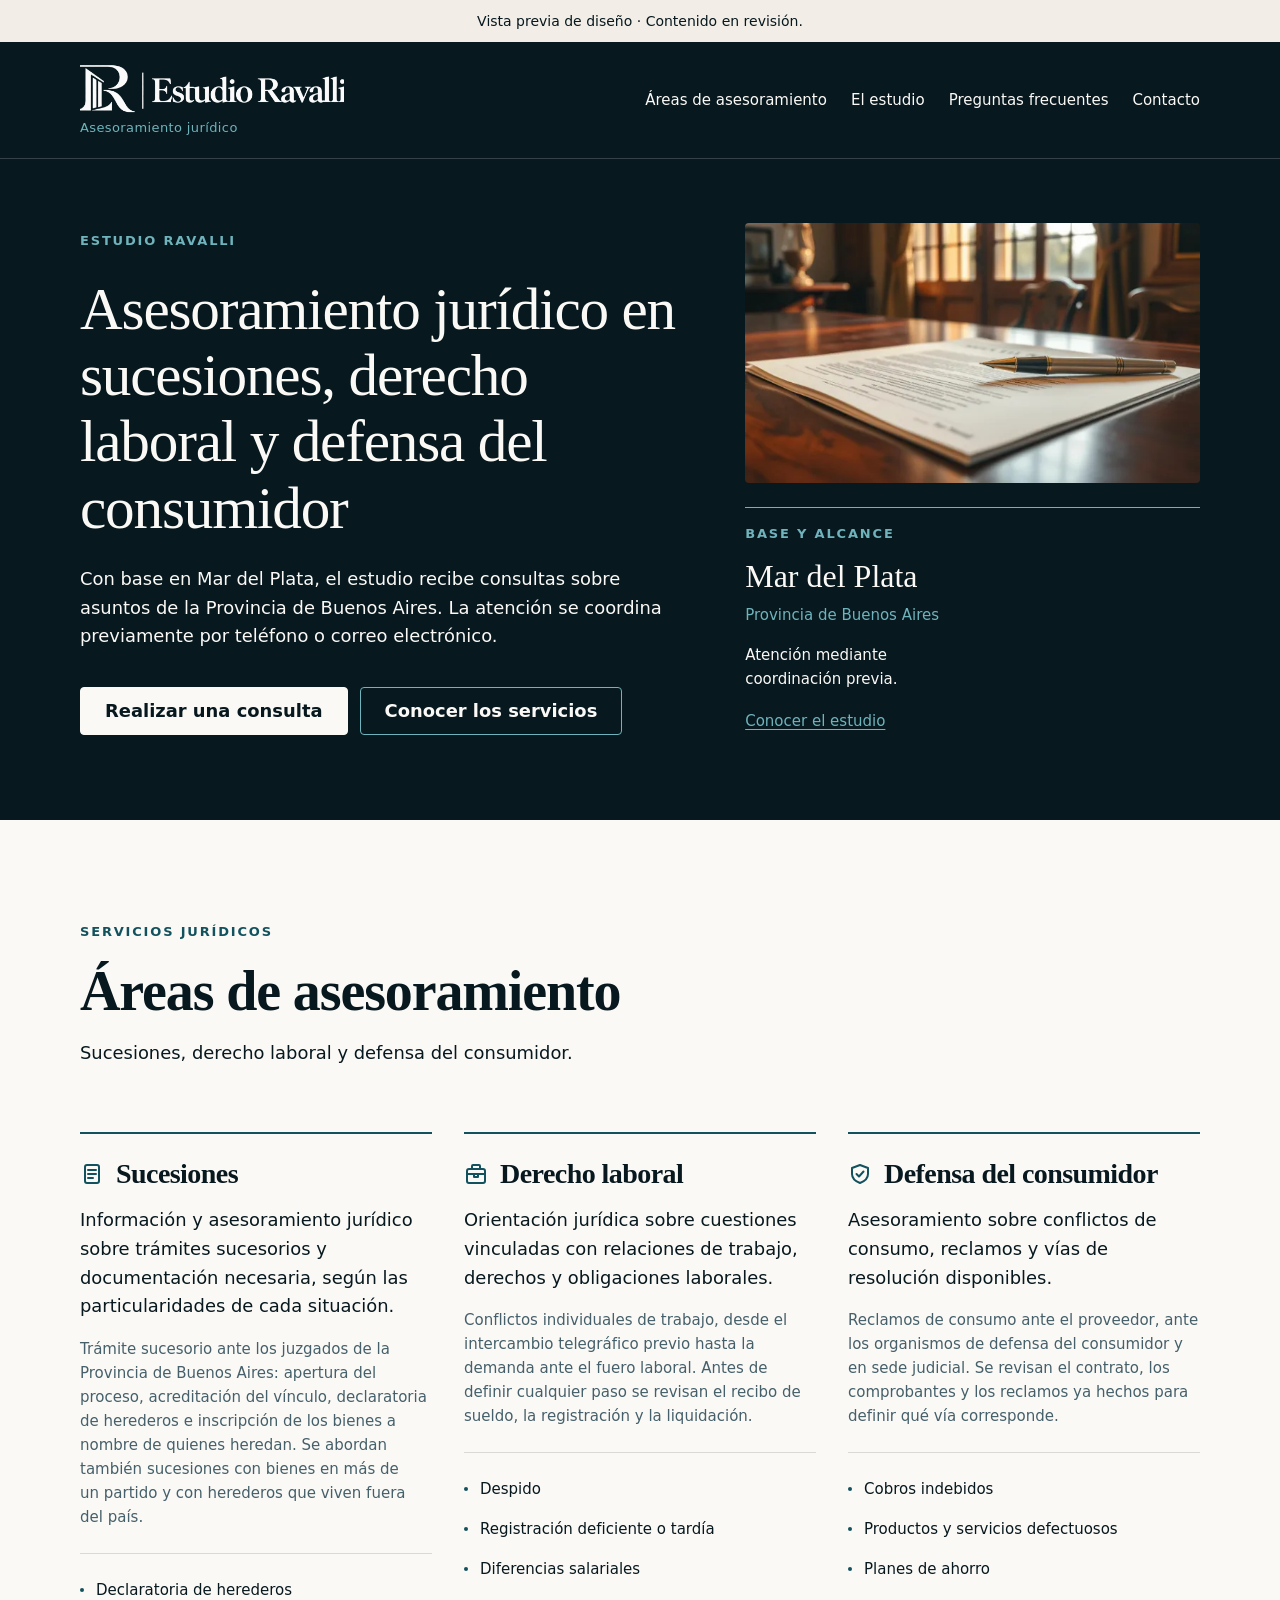
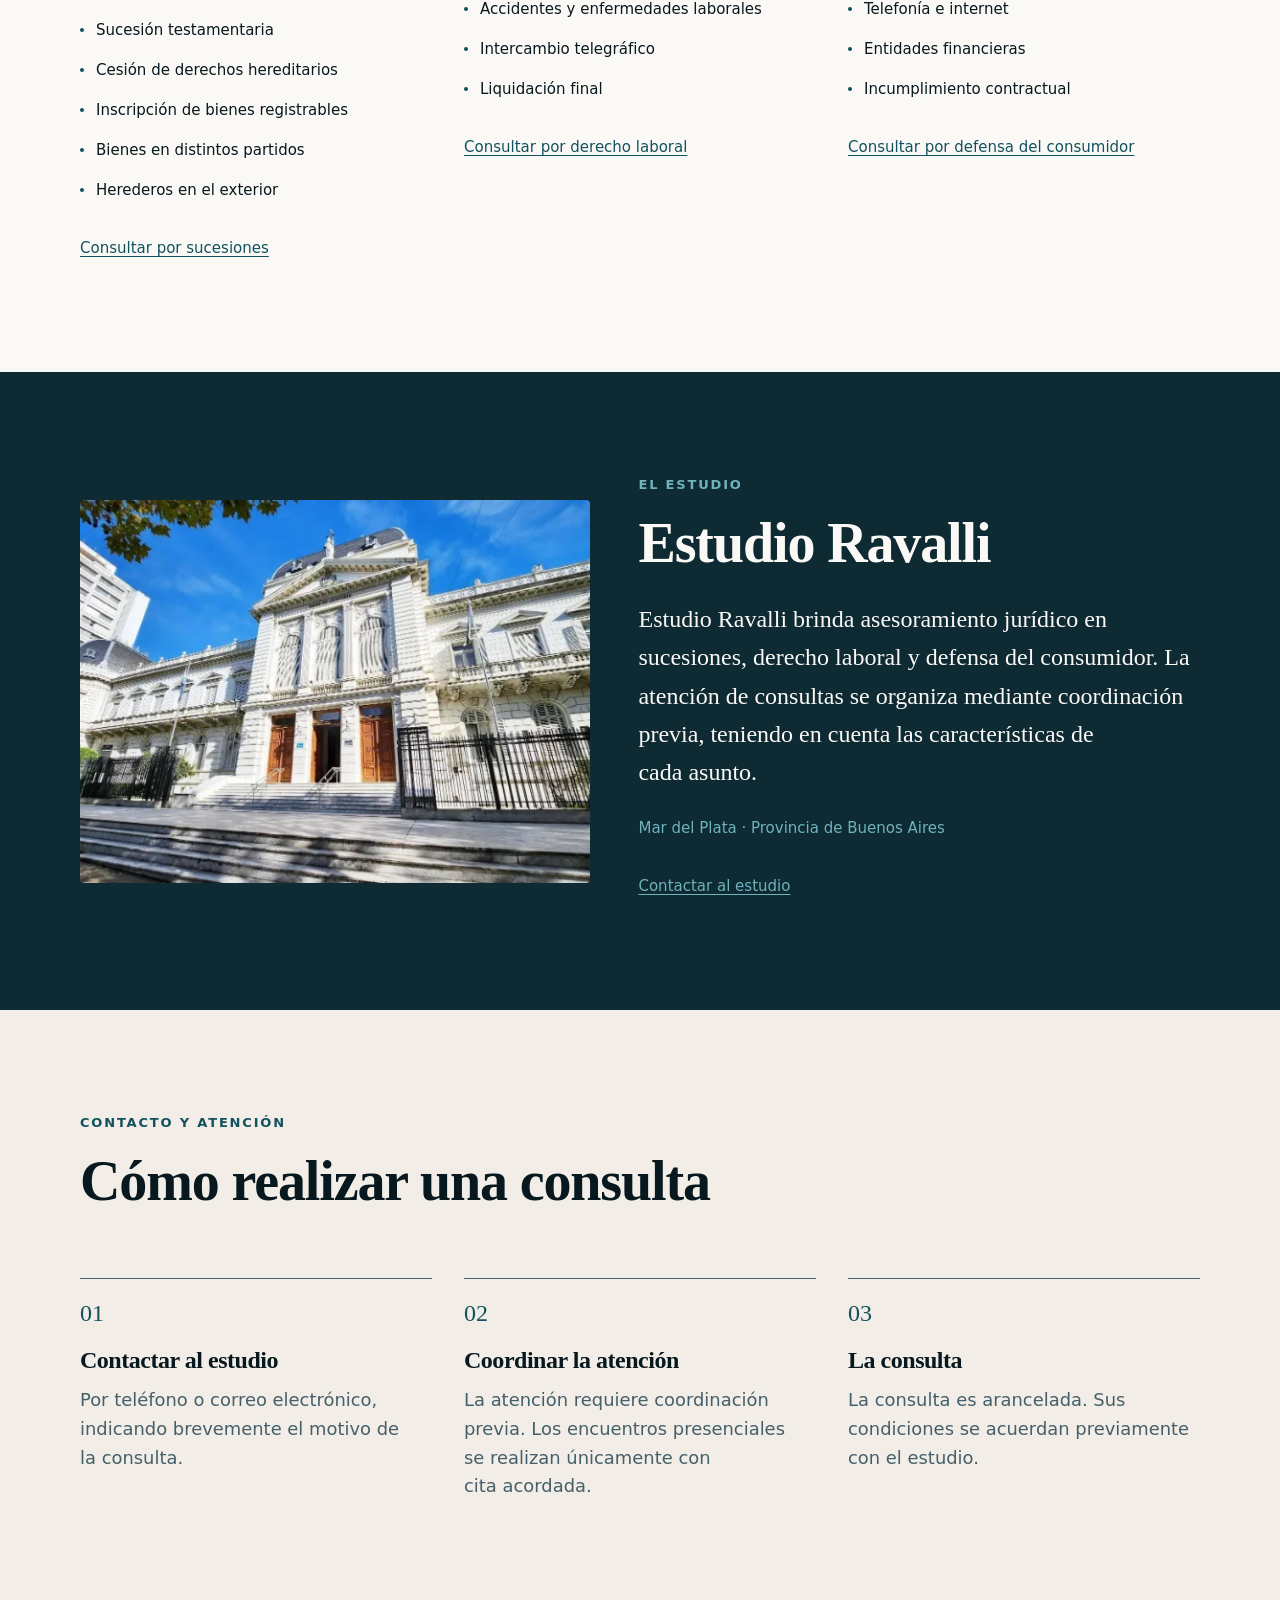
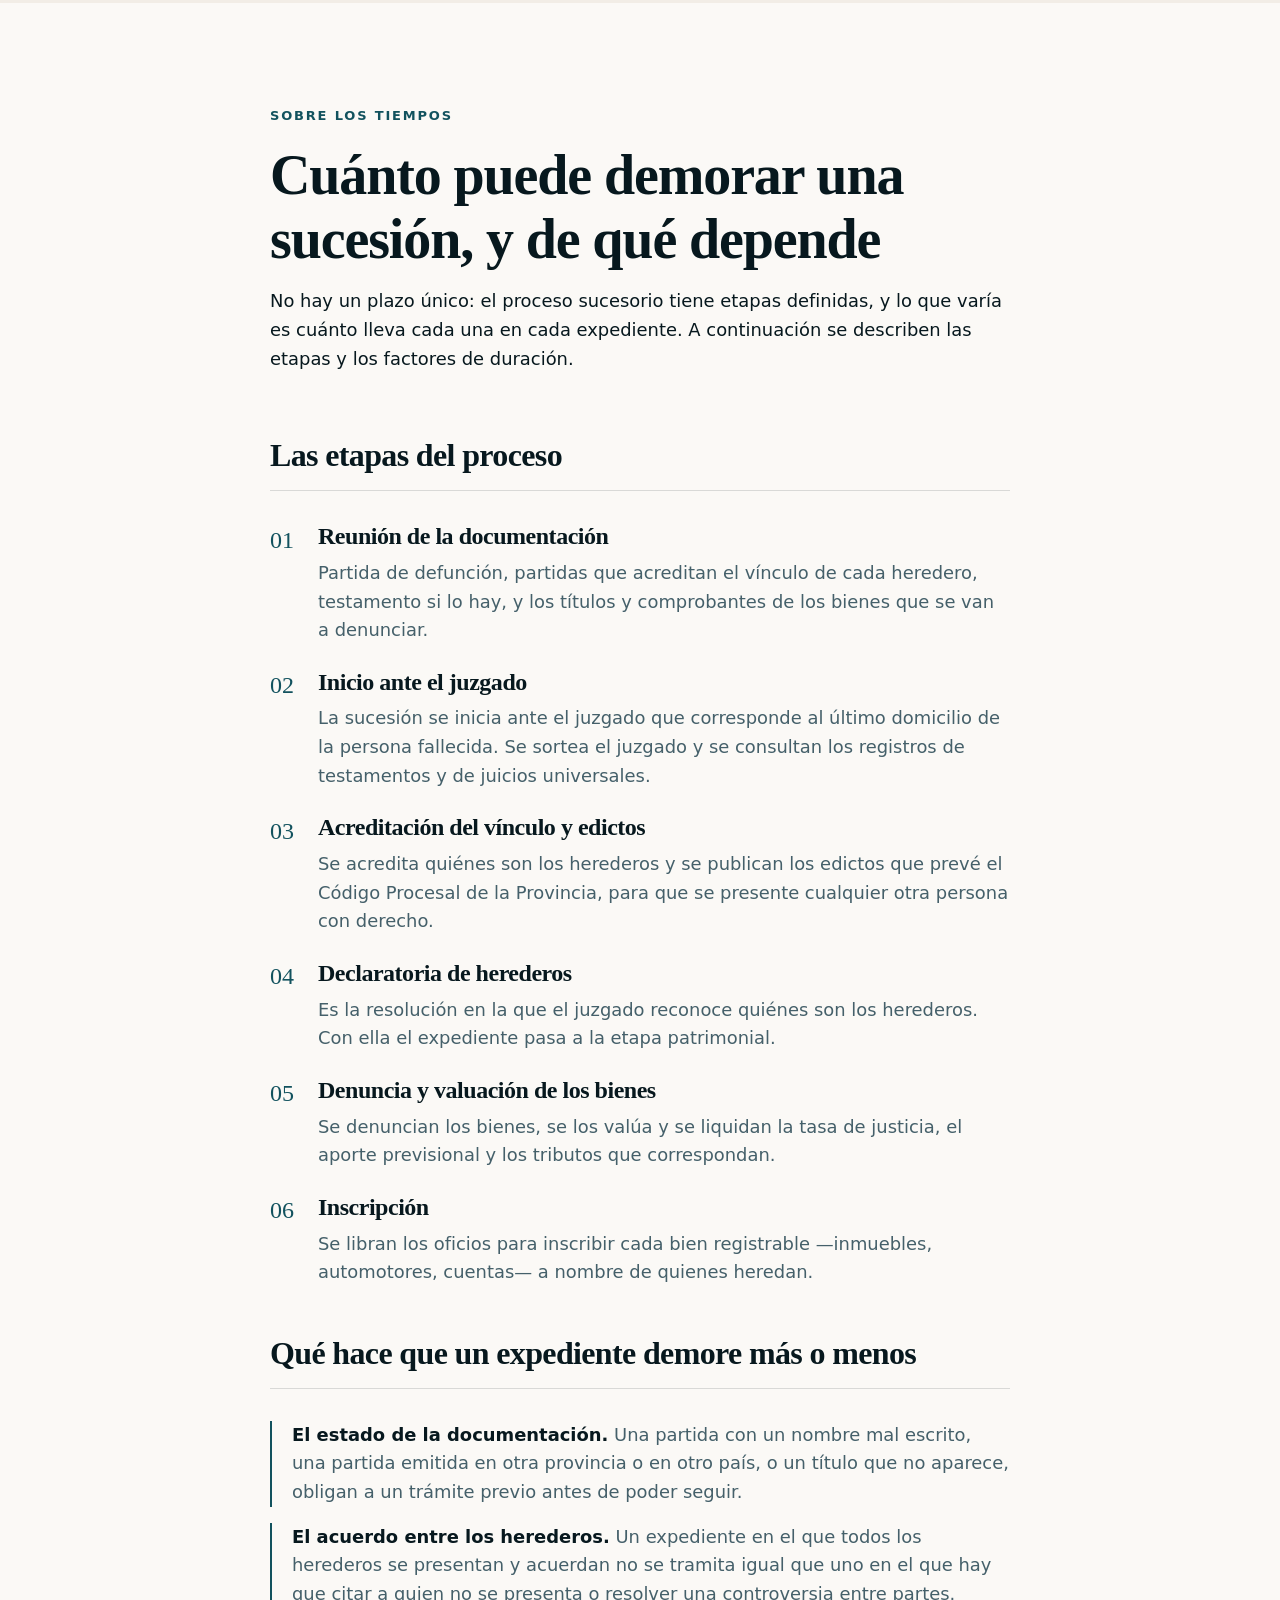
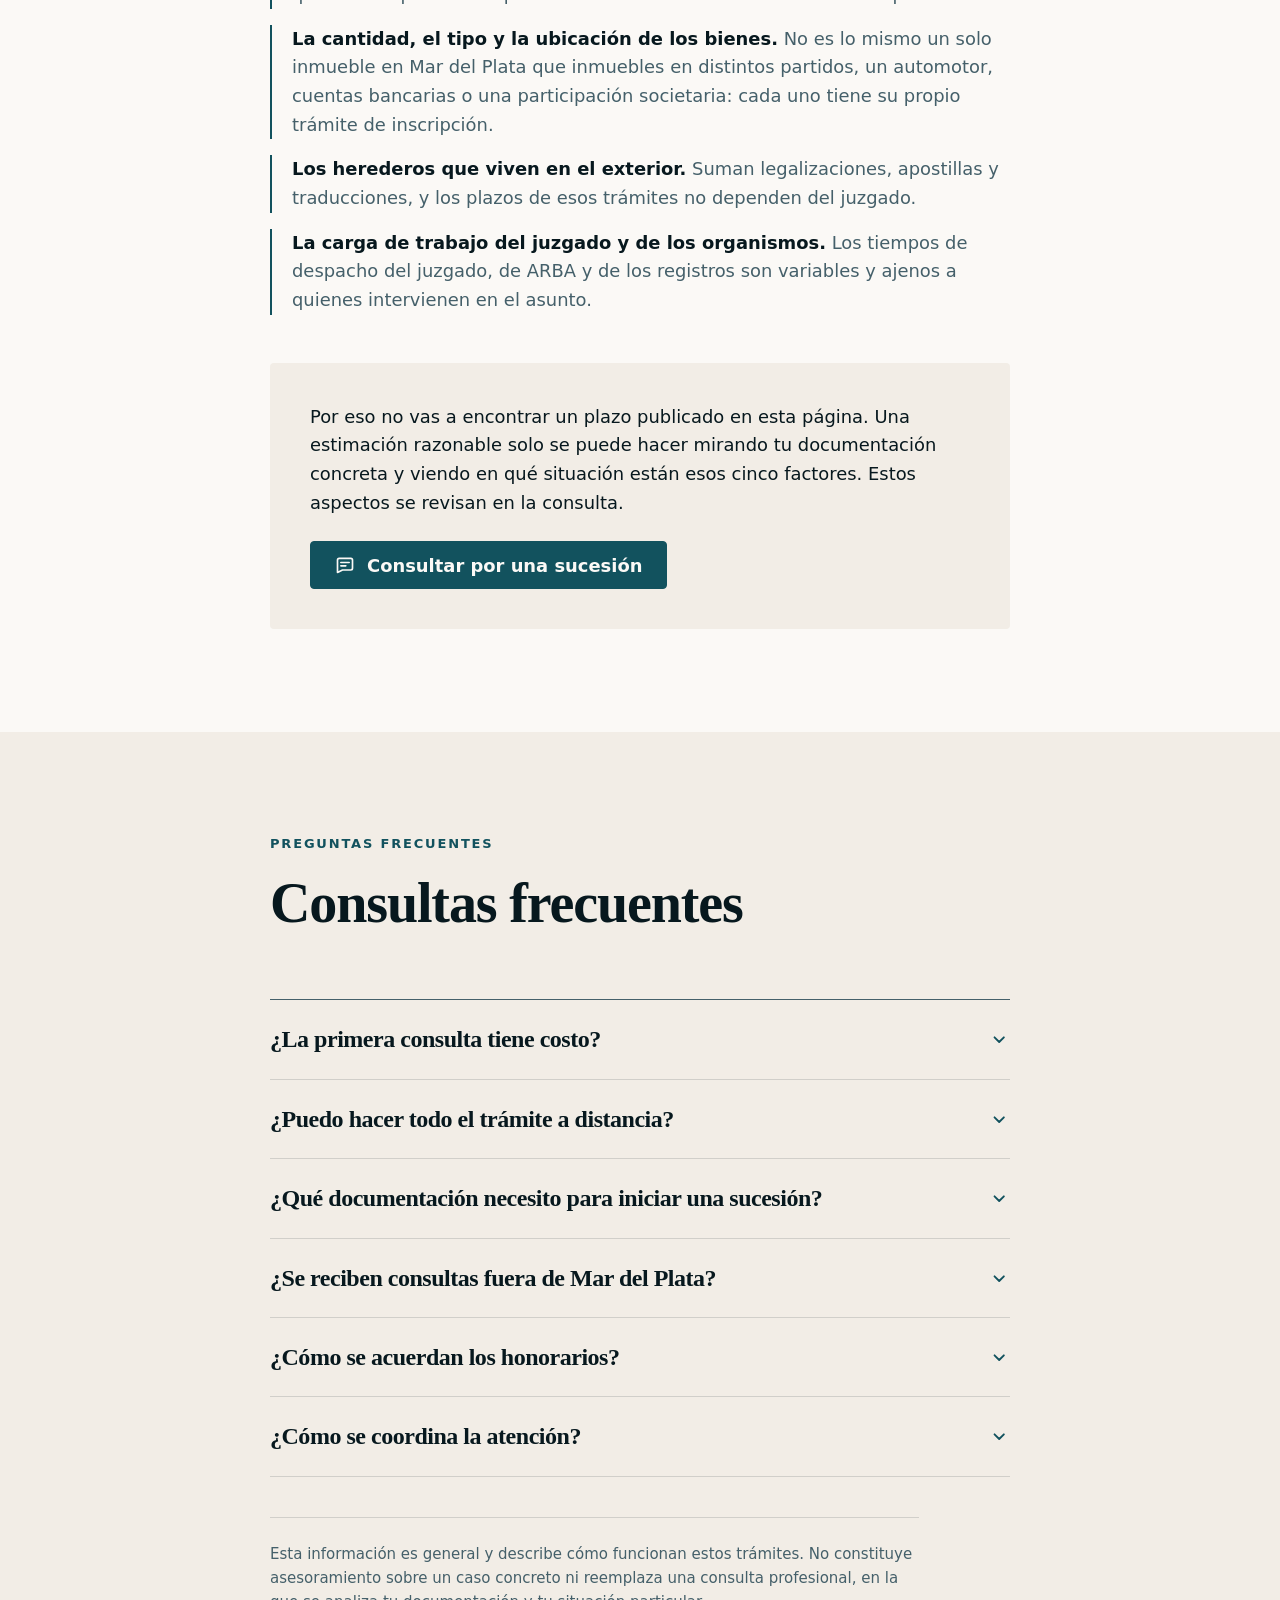
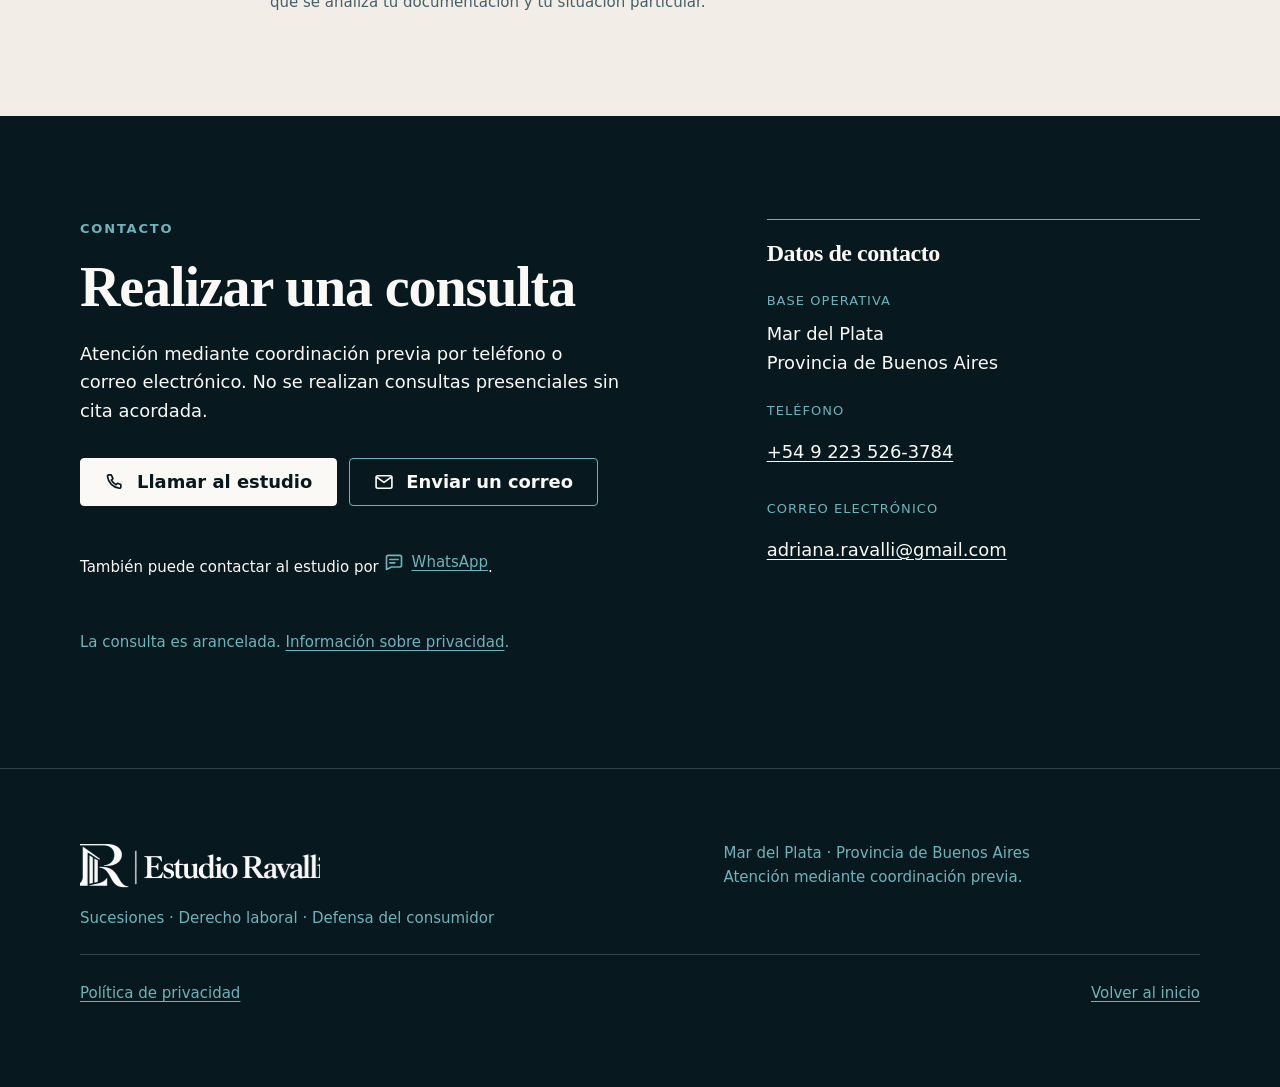
==== commit 4ef07839: "Agregar menu hamburguesa accesible en mobile" ====
--- a/index.html
+++ b/index.html
@@ -29,6 +29,7 @@
 <link rel="stylesheet" href="assets/css/layout.css">
 <link rel="stylesheet" href="assets/css/sections.css">
 
+<script src="assets/js/main.js" defer></script>
 </head>
 
 <body>
@@ -50,7 +51,10 @@
   <div class="container site-header__inner">
 
     <a class="site-brand" href="#hero" aria-label="Estudio Ravalli, inicio"><picture><source media="print" srcset="assets/img/logo-estudio-ravalli-negro.png"><img class="brand-logo" src="assets/img/logo-estudio-ravalli-blanco.png" width="2172" height="724" alt="Estudio Ravalli" decoding="async"></picture><span>Asesoramiento jurídico</span></a>
-    <nav class="site-nav" aria-label="Navegación principal">
+    <button class="nav-toggle" type="button" aria-controls="site-navigation" aria-expanded="false" aria-label="Abrir menú de navegación" hidden>
+      <span class="nav-toggle__icon" aria-hidden="true"><span></span><span></span><span></span></span>
+    </button>
+    <nav class="site-nav" id="site-navigation" aria-label="Navegación principal">
       <a href="#materias">Áreas de asesoramiento</a>
       <a href="#quien">El estudio</a>
       <a href="#faq">Preguntas frecuentes</a>
--- a/assets/css/sections.css
+++ b/assets/css/sections.css
@@ -20,6 +20,28 @@
 .site-nav a { display: inline-flex; align-items: center; min-height: var(--tap); color: var(--paper); font-size: var(--fs-sm); text-decoration: none; }
 .site-nav a:hover { text-decoration: underline; text-underline-offset: .3em; }
 .site-nav__contact { gap: var(--s-5); }
+.nav-toggle { display: none; }
+.nav-toggle__icon { display: grid; gap: 5px; width: 22px; }
+.nav-toggle__icon > span { display: block; width: 22px; height: 2px; background: currentColor; border-radius: 1px; }
+.nav-toggle[aria-expanded="true"] .nav-toggle__icon > span:first-child { transform: translateY(7px) rotate(45deg); }
+.nav-toggle[aria-expanded="true"] .nav-toggle__icon > span:nth-child(2) { opacity: 0; }
+.nav-toggle[aria-expanded="true"] .nav-toggle__icon > span:last-child { transform: translateY(-7px) rotate(-45deg); }
+@media (max-width: 1023px) {
+  .site-header__inner { gap: var(--s-4); }
+  .site-header .site-brand { min-width: 0; max-width: calc(100% - 64px); }
+  .site-header .brand-logo { width: min(216px, 100%); height: 44px; }
+  .site-header--menu-ready .nav-toggle { display: inline-flex; flex: none; width: 48px; height: 48px; padding: 12px; margin-left: auto; color: var(--paper); border-color: var(--fg-muted); }
+  .site-header--menu-ready .nav-toggle:hover { background: var(--ink-800); }
+  .nav-toggle[hidden] { display: none; }
+  .site-nav { flex-basis: 100%; flex-direction: column; align-items: stretch; gap: 0; padding-top: var(--s-3); border-top: 1px solid var(--rule); }
+  .site-nav a { min-height: 52px; padding: var(--s-3) var(--s-2); border-bottom: 1px solid var(--rule); }
+  .site-nav a:last-child { border-bottom: 0; }
+  .site-header--menu-ready .site-nav:not(.is-open) { display: none; }
+}
+@media print {
+  .nav-toggle, .site-header--menu-ready .nav-toggle { display: none; }
+  .site-header .site-nav { display: none; }
+}
 
 
 .hero { padding-block: clamp(40px, 5vw, 64px) clamp(48px, 6vw, 80px); }
@@ -145,7 +167,6 @@
 .error__codigo { font: 500 var(--fs-display)/1 var(--font-display); color: var(--brand-300); margin-bottom: var(--s-6); }
 
 @media (max-width: 639px) {
-  .site-nav { display: grid; grid-template-columns: minmax(0, 1.5fr) minmax(0, 1fr); width: 100%; column-gap: var(--s-4); }
   .site-nav a { font-size: .875rem; }
   .hero__cta, .contacto__vias { align-items: stretch; flex-direction: column; }
   .hero__cta .btn, .contacto__vias .btn { width: 100%; }
